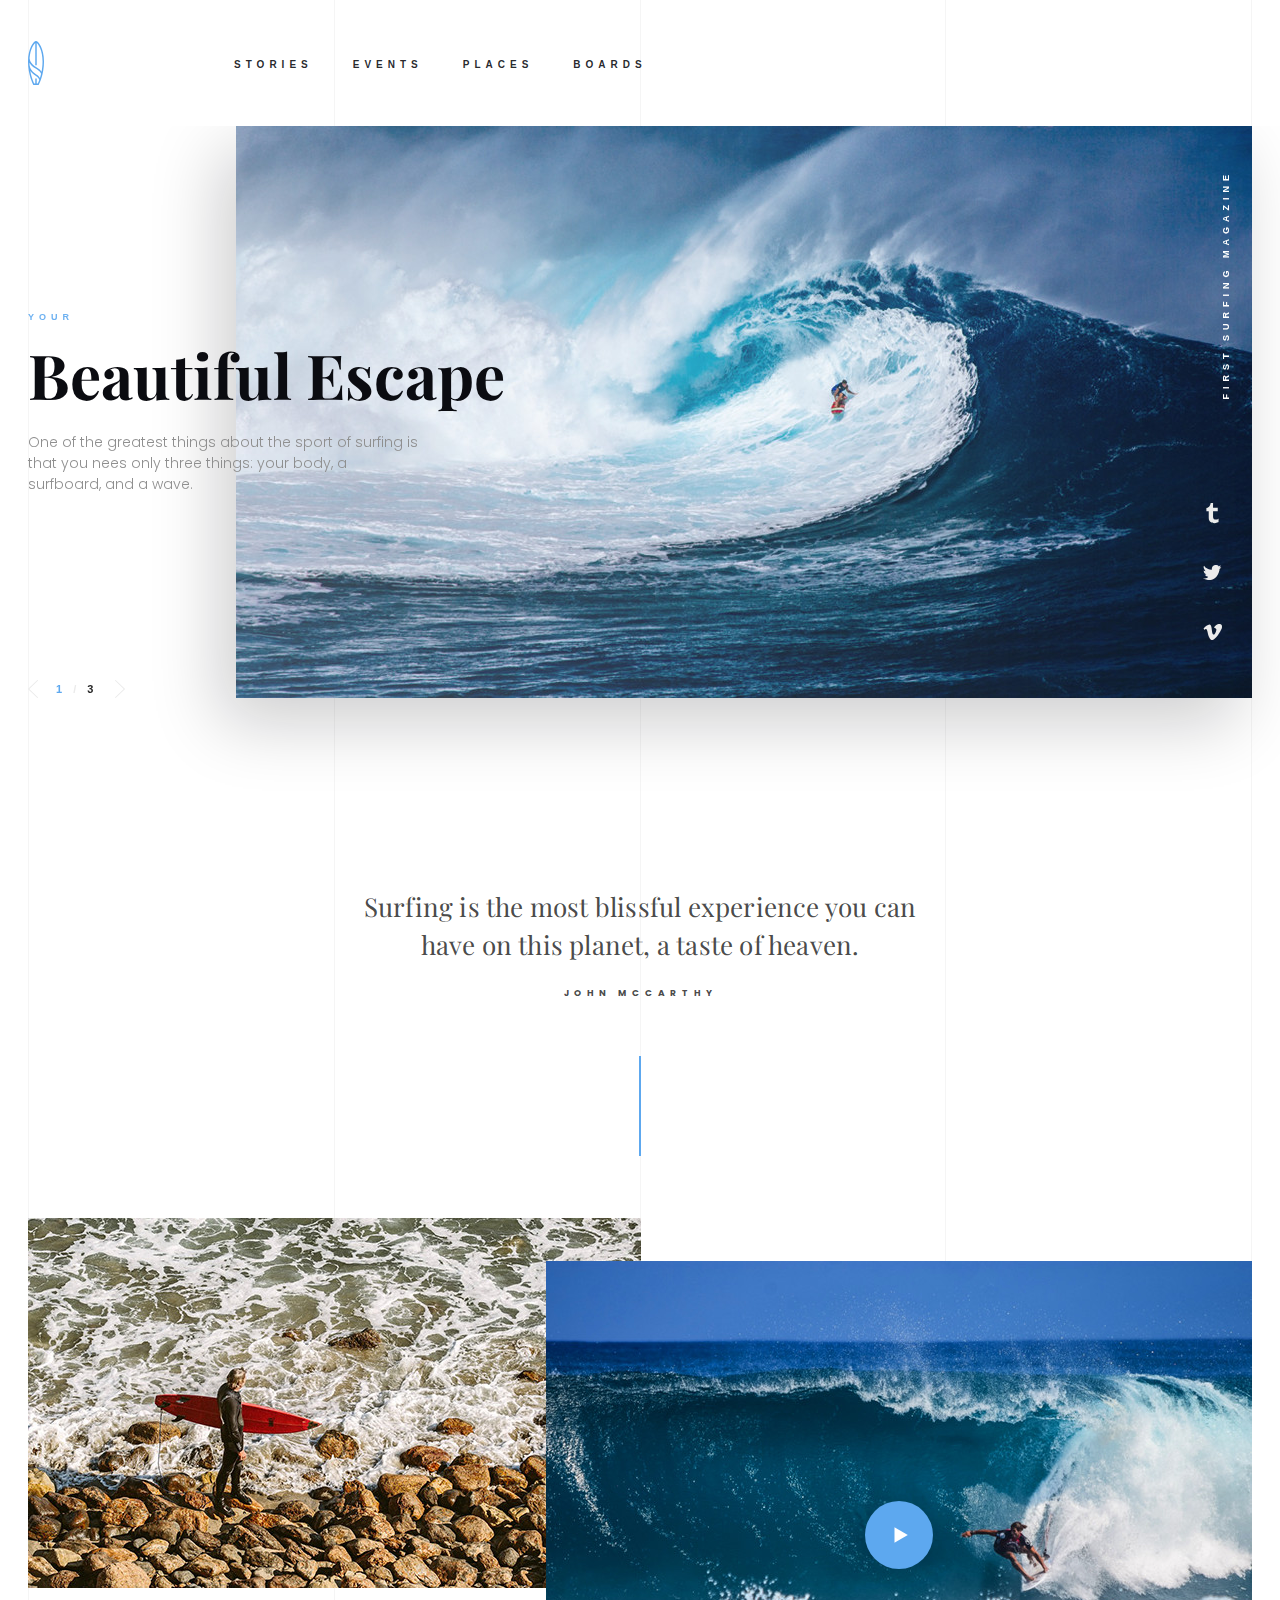
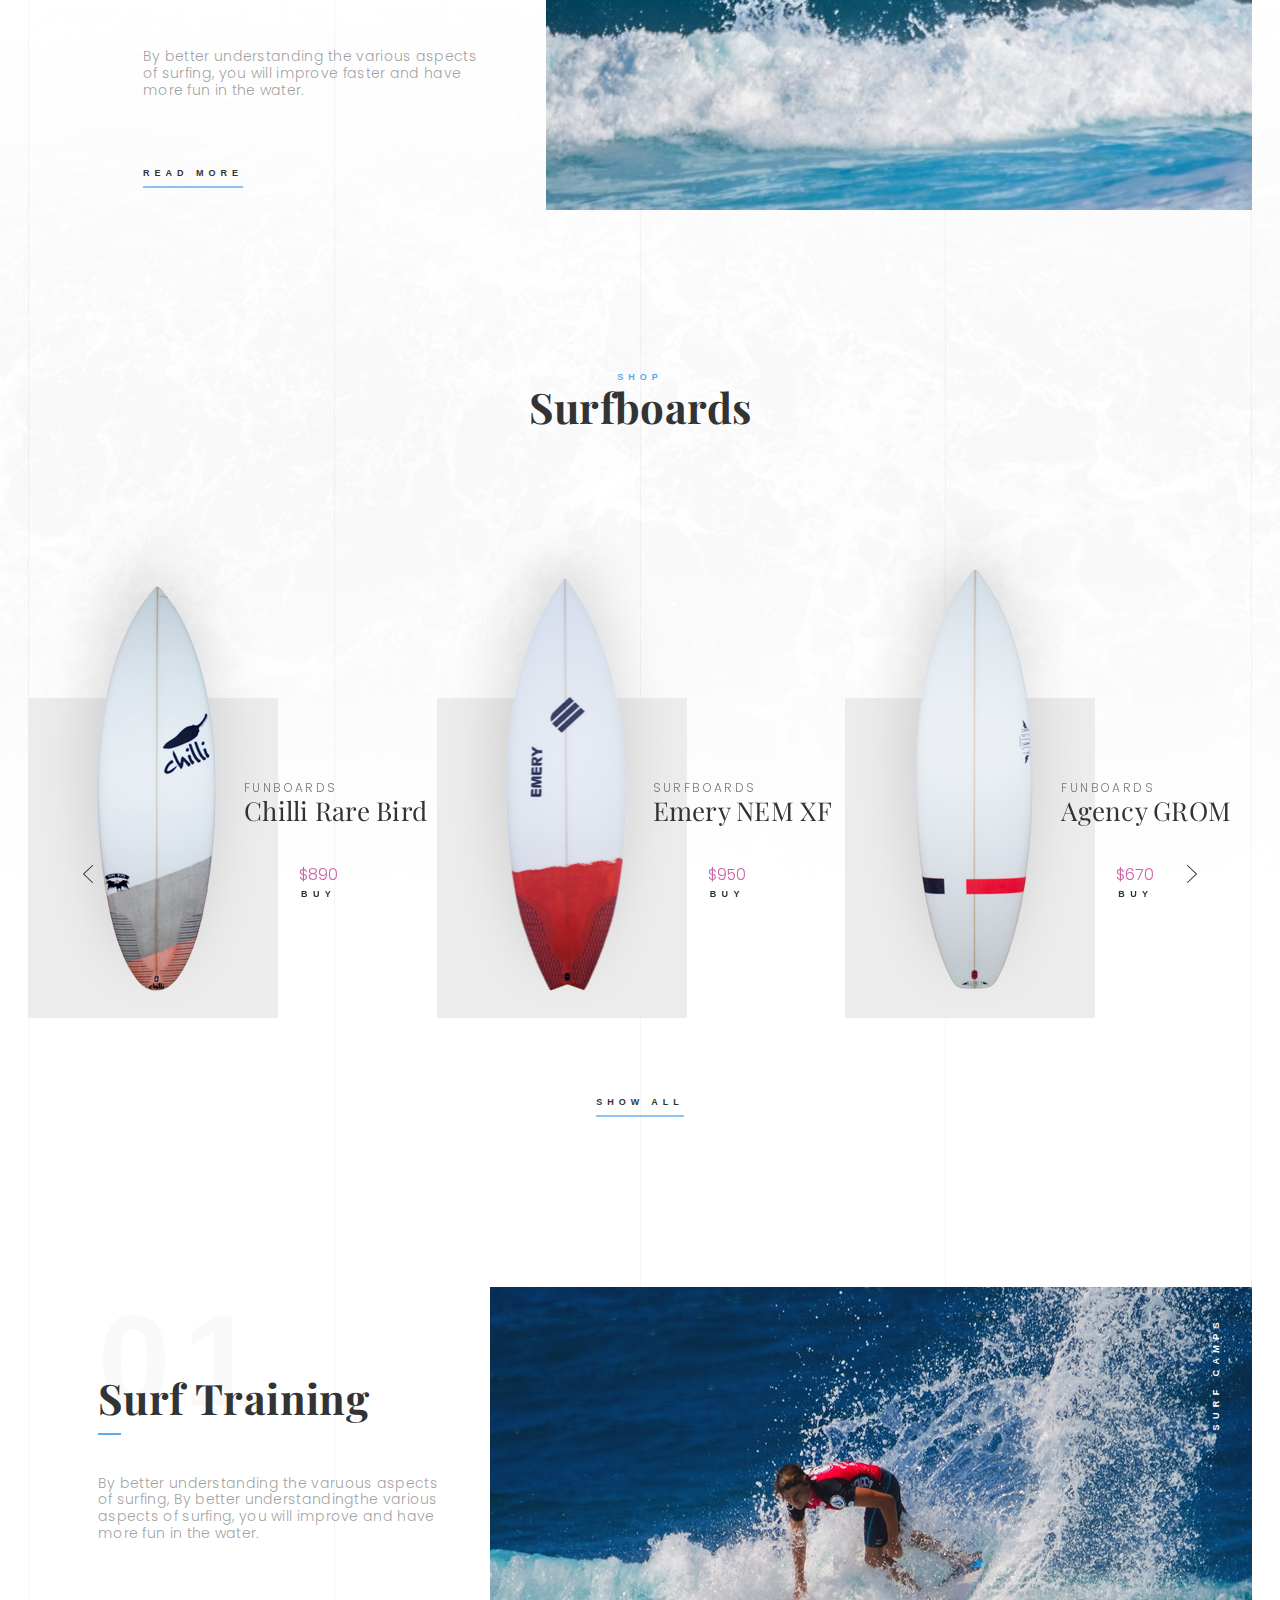
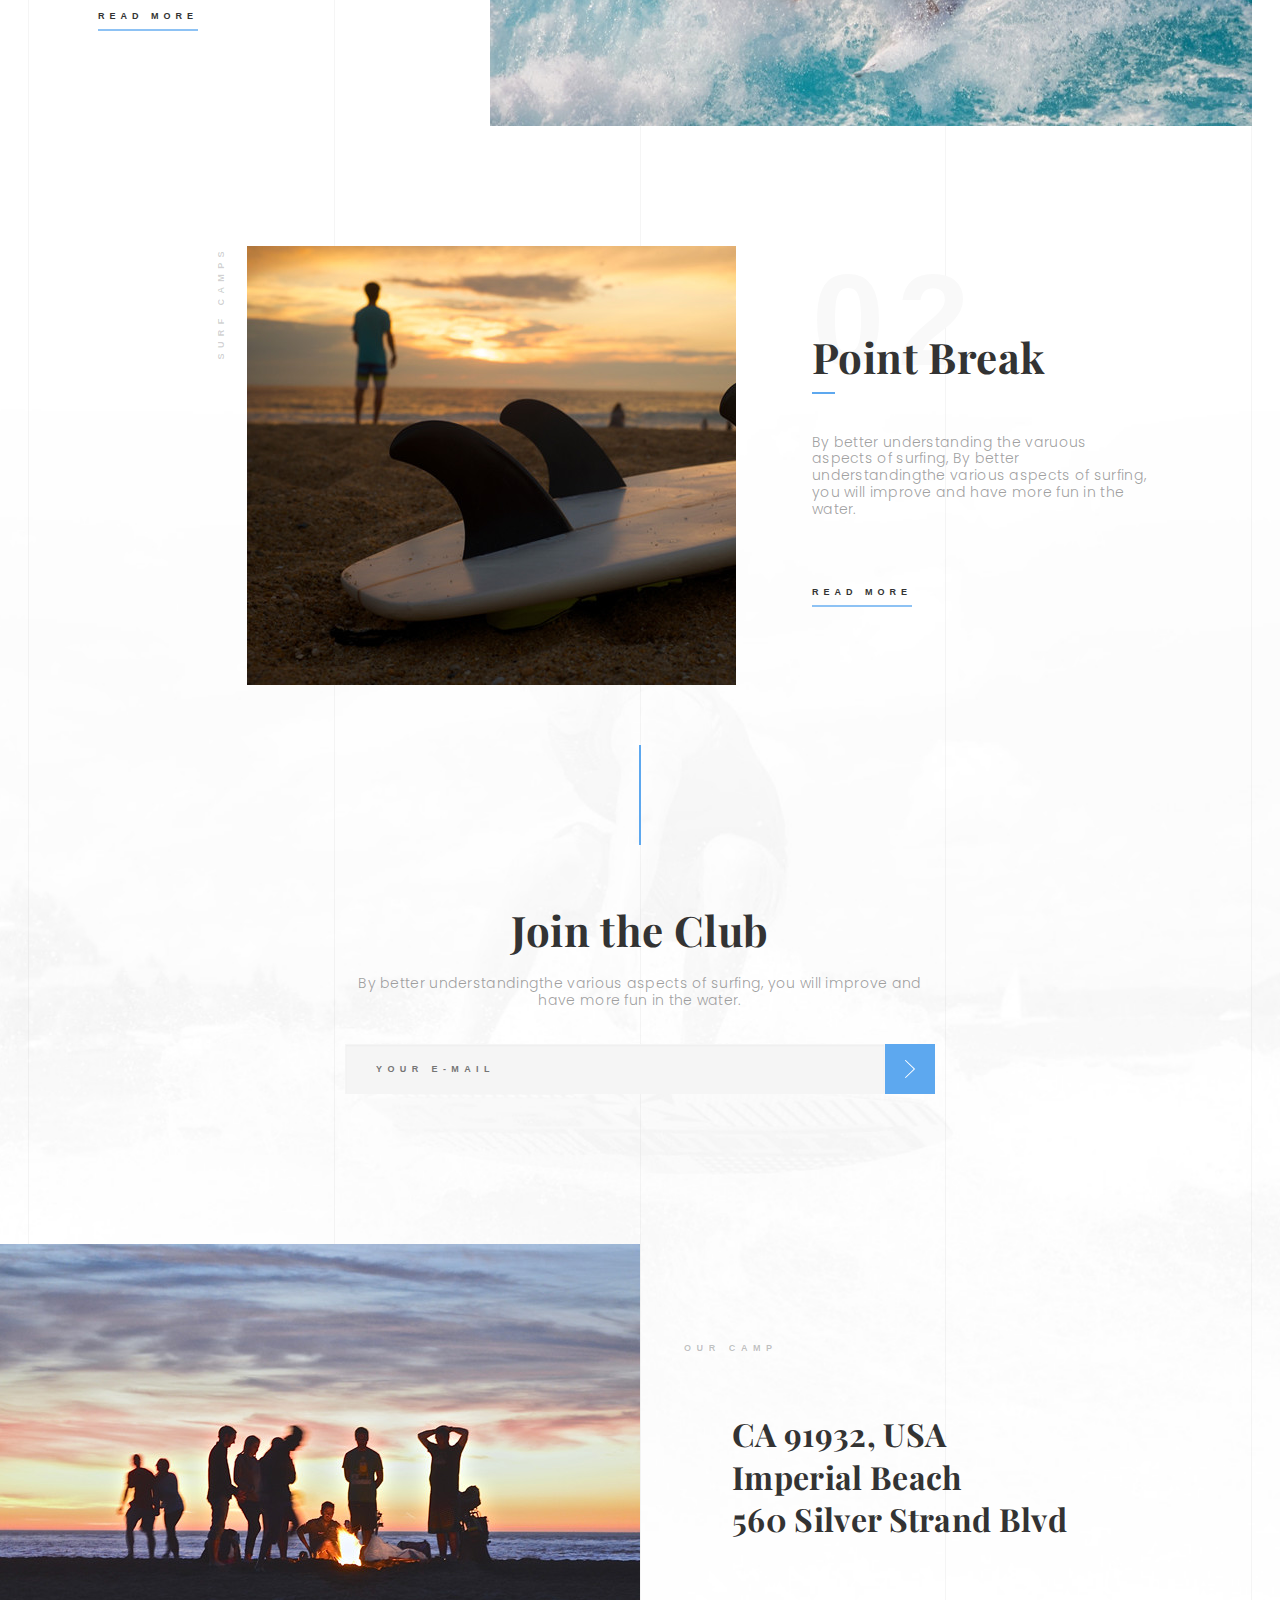
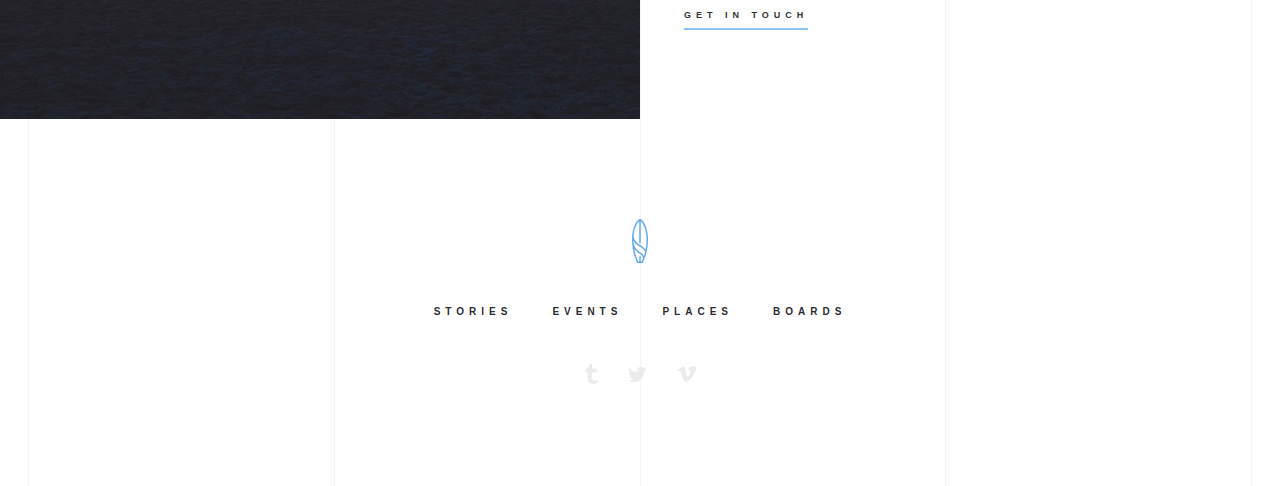
==== index.html @ a2a41d2a "модалка с видео" ====
<!DOCTYPE html>
<html lang="ru">
<head>
    <meta charset="UTF-8">
    <meta name="viewport" content="width=device-width, initial-scale=1.0, shrink-to-fit=no">
    <title>Surfing Club | Тигран Овакимян</title>

    <link rel="stylesheet" href="./css/main.css">
    <link rel="stylesheet" href="./libs/bootstrap-reboot/bootstrap-reboot.min.css">
    <link rel="stylesheet" href="./libs/OwlCarousel2/assets/owl.carousel.min.css">
    <link rel="stylesheet" href="./libs/OwlCarousel2/assets/owl.theme.default.min.css">
    <link href="https://fonts.googleapis.com/css2?family=Fira+Sans&family=Playfair+Display:wght@400;700&family=Poppins:wght@300&display=swap" rel="stylesheet">
</head>
<body>

    <!-- navigation -->
    <div class="container relative navigation-wrapper">

        <div class="nav-logo-wrapper">
            <a class="logo" href="#">
                <img width="16" src="./img/logo/logo.svg" alt="logo">
            </a>
        </div>

        <div class="site-descr">
            <div class="site-descr__content">First&nbsp;Surfing&nbsp;Magazine</div>
        </div>

        <ul class="header__list">
            <li class="header__list-item"><a class="header__list-link" href="#!">Stories</a></li>
            <li class="header__list-item"><a class="header__list-link" href="#!">Events</a></li>
            <li class="header__list-item"><a class="header__list-link" href="#!">Places</a></li>
            <li class="header__list-item"><a class="header__list-link" href="#!">Boards</a></li>
        </ul>

    </div>
    <!-- / navigation -->

    <!-- slider -->
    <div class="slide-wrapper">

        <div class="container relative">
            <div class="header-social-wrapper">
                <div class="social social--header">
    
                    <a class="social__item" href="#">
                        <img src="./img/socials/social-tumblr.svg" alt="socia tumblr">
                    </a>
    
                    <a class="social__item" href="#">
                        <img src="./img/socials/social-twitter.svg" alt="social twitter">
                    </a>
    
                    <a class="social__item" href="#">
                        <img src="./img/socials/social-vimeo.svg" alt="social vimeo">
                    </a>
    
                </div>
            </div>

        </div>

        <div id="headerSlider" class="owl-carousel owl-theme">

            <!-- slide 1 -->
            <div class="container slide-item">
                <div class="slide-item__descr">
                    <h2 class="slide-item__heading">
                        <span>Your</span>
                        Beautiful Escape
                    </h2>
                    <div class="slide-item__text">
                        <p>One of the greatest things about the sport of surfing is that you nees
                            only three things: your body, a surfboard, and a wave.</p>
                    </div>
                </div>
                <div class="slide-item__img slide-item__img--bg-1">

                </div>
            </div>
            <!-- / slide 1 -->

            <!-- slide 2 -->
            <div class="container slide-item">
                <div class="slide-item__descr">
                    <h2 class="slide-item__heading">
                        <span>Your</span>
                        Beautiful Escape
                    </h2>
                    <div class="slide-item__text">
                        <p>One of the greatest things about the sport of surfing is that you nees
                            only three things: your body, a surfboard, and a wave.</p>
                    </div>
                </div>
                <div class="slide-item__img slide-item__img--bg-1">

                </div>
            </div>
            <!-- / slide 2 -->

            <!-- slide 3 -->
            <div class="container slide-item">
                <div class="slide-item__descr">
                    <h2 class="slide-item__heading">
                        <span>Your</span>
                        Beautiful Escape
                    </h2>
                    <div class="slide-item__text">
                        <p>One of the greatest things about the sport of surfing is that you nees
                            only three things: your body, a surfboard, and a wave.</p>
                    </div>
                </div>
                <div class="slide-item__img slide-item__img--bg-1">

                </div>
            </div>
            <!-- / slide 3 -->

        </div>

        <div class="container relative">

            <div class="slide-controls">

                <img id="headerSliderLeft" class="slide-contols__left" src="./img/controls/header-slider-left.svg" alt="left">
    
                <div class="slide-controls-number"> 
                    
                    <span class="slide-controls-number__active">1</span>
                    /
                    <span class="slide-controls-number__total">5</span>
    
                </div>
    
                <img id="headerSliderRight" class="slide-contols__right" src="./img/controls/header-slider-right.svg" alt="right">
           
            </div>

        </div>

    </div>
    <!-- / slider -->

    <!-- container quote -->
    <div class="quote">

        <section class="qoute-wrapper">
          
            <div class="quote__text">
                Surfing is the most blissful experience you can have on 
                this planet, a taste of heaven.
            </div>
            
            <div class="quote__auther">John McCarthy</div>
       
        </section>

    </div>
    <!-- / container quote -->

    <!-- section club-description -->
    <section class="club-description">

        <div class="container">

            <div class="club-description--wrapper">

                <div class="club-description__img">
                    <img src="./img/img/img-2.jpg" alt="Picture">
                </div>
                <div class="club-description-video">
                    <img src="./img/img/img-3.jpg" alt="Video">
                    <div class="club-description-video__control">
                        <img src="./img/controls/control-play.svg" alt="">
                    </div>
                </div>
                <div class="club-description__text">
                    <p>By better understanding the various aspects of surfing, you will improve faster 
                        and have more fun in the water.</p>
                </div>
                <div class="club-description__link">
                    <a href="#" class="read-more-link">Read more</a>
                </div>
            
            </div>

        </div>

    </section>
    <!-- / section club-description -->

    <!-- section shop -->
    <section class="shop">

        <div class="container">

            <h2 class="title">
                <span class="subtitle">Shop</span>
                Surfboards
            </h2>

        </div>

        <!-- shop-slider -->

        <div class="container shop-slider-wrapper">

            <div class="shop-slideer-special-holdel">

                <div id="shopSlider" class="owl-carousel owl-theme">

                    <!-- board 1 -->
                    <div class="board">

                        <div class="board__img-holder">
                            <img class="board__img" src="./img/boards/board-1.png" alt="Surfing boards">
                        </div>

                        <div class="board-descr">
                            <div class="board__cat">Funboards</div>
                            <div class="board__title">Chilli Rare Bird</div>

                            <div class="board-buy">
                                <div class="board-buy__price">$890</div>
                                <div class="board-buy__link">Buy</div>
                            </div>
                        </div>

                    </div>
                    <!-- / board 1 -->

                    <!-- board 2 -->
                    <div class="board">

                        <div class="board__img-holder">
                            <img class="board__img" src="./img/boards/board-2.png" alt="Surfing boards">
                        </div>

                        <div class="board-descr">
                            <div class="board__cat">SURFBOARDS</div>
                            <div class="board__title">Emery NEM XF</div>

                            <div class="board-buy">
                                <div class="board-buy__price">$950</div>
                                <div class="board-buy__link">Buy</div>
                            </div>
                        </div>

                    </div>
                    <!-- /board 2 -->

                    <!-- board 3 -->
                    <div class="board">

                        <div class="board__img-holder">
                            <img class="board__img" src="./img/boards/board-3.png" alt="Surfing boards">
                        </div>

                        <div class="board-descr">
                            <div class="board__cat">Funboards</div>
                            <div class="board__title">Agency GROM</div>

                            <div class="board-buy">
                                <div class="board-buy__price">$670</div>
                                <div class="board-buy__link">Buy</div>
                            </div>
                        </div>

                    </div>
                    <!-- / board 3 -->

                     <!-- board 4 -->
                     <div class="board">

                        <div class="board__img-holder">
                            <img class="board__img" src="./img/boards/board-1.png" alt="Surfing boards">
                        </div>

                        <div class="board-descr">
                            <div class="board__cat">Funboards</div>
                            <div class="board__title">Chilli Rare Bird</div>

                            <div class="board-buy">
                                <div class="board-buy__price">$890</div>
                                <div class="board-buy__link">Buy</div>
                            </div>
                        </div>

                    </div>
                    <!-- / board 4 -->

                    <!-- board 5 -->
                    <div class="board">

                        <div class="board__img-holder">
                            <img class="board__img" src="./img/boards/board-2.png" alt="Surfing boards">
                        </div>

                        <div class="board-descr">
                            <div class="board__cat">SURFBOARDS</div>
                            <div class="board__title">Emery NEM XF</div>

                            <div class="board-buy">
                                <div class="board-buy__price">$950</div>
                                <div class="board-buy__link">Buy</div>
                            </div>
                        </div>

                    </div>
                    <!-- /board 5 -->

                    <!-- board 6 -->
                    <div class="board">

                        <div class="board__img-holder">
                            <img class="board__img" src="./img/boards/board-3.png" alt="Surfing boards">
                        </div>

                        <div class="board-descr">
                            <div class="board__cat">Funboards</div>
                            <div class="board__title">Agency GROM</div>

                            <div class="board-buy">
                                <div class="board-buy__price">$670</div>
                                <div class="board-buy__link">Buy</div>
                            </div>
                        </div>

                    </div>
                    <!-- / board 6 -->

                </div>

            </div>

        </div>

        <div class="container">

            <!-- controls -->
            <div class="shopSlider-controls">

                <div id="shopSliderLeft" class="shopSlider-left">
                    <img src="./img/controls/boards-left.svg" alt="Prev">
                </div>
                
                <div id="shopSliderRight" class="shopSlider-right">
                    <img src="./img/controls/boards-right.svg" alt="Next">
                </div>
                
            </div>
            <!-- / controls -->


            <div class="shop-link-wrapper">
                <a href="#" class="read-more-link">Show All</a>
            </div>

        </div>

    </section> 
    <!-- / section shop -->

    <!-- section article 1 -->
    <section class="container">

        <article class="article article--even">

            <div class="article__desc">

                <h2 class="article__title" data-number="01">Surf&nbsp;Training</h2>

                <div class="article__text">
                    <p>By better understanding the varuous aspects of surfing, 
                        By better understandingthe various aspects of surfing, 
                        you will improve and have more fun in the water.
                    </p>
                </div>

                <a href="#" class="read-more-link">Read More</a>

            </div>

            <div class="article__preview">
                <img src="./img/img/img-4.jpg" alt="Surf Training">
                <div class="article__preview-desc">
                    <div class="article__preview-desc-content">Surf&nbsp;Camps</div>
                </div>
            </div>

        </article>

    </section>
    
    <!-- / section article 1 -->

    <!-- section article 2 -->
    <section class="container">

        <article class="article article--odd">

            <div class="article__desc">

                <h2 class="article__title" data-number="02">Point&nbsp;Break</h2>

                <div class="article__text">
                    <p>By better understanding the varuous aspects of surfing, 
                        By better understandingthe various aspects of surfing, 
                        you will improve and have more fun in the water.
                    </p>
                </div>

                <a href="#" class="read-more-link">Read More</a>

            </div>

            <div class="article__preview">
                <img src="./img/img/img-5.jpg" alt="Surf Training">
                <div class="article__preview-desc">
                    <div class="article__preview-desc-content">Surf&nbsp;Camps</div>
                </div>
            </div>

        </article>

    </section>
    <!-- / section article 2 -->

    <!-- section subscribe wrapper -->
    <section class="subscribe-wrapper">
        
        <div class="subscribe">
    
            <h2 class="title">Join the Club</h2>
    
            <div class="title-desc">By better understandingthe various aspects of surfing, 
                you will improve and have more fun in the water.</div>
    
            <form action="" class="subscribe-form">
                <input placeholder="YOUR E-mail" type="text" class="subscribe__input">
                <input type="submit" class="subscribe__submit">
            </form>

        </div>
    
    </section>
    <!-- / section subscribe wrapper -->

    <!-- section camp -->
    <section class="camp">
        <div class="camp__img" style='background-image: url(./img/img/img-6.jpg);'></div>
        <div class="container flex-end">
            <div class="camp__desc">
                <div class="camp__label">Our Camp</div>
                <div class="camp__adress">
                    CA 91932, USA<br>
                    Imperial Beach<br>
                    560 Silver Strand Blvd
                </div>
                <a href="#" class="read-more-link">Get in Touch</a>
            </div>
        </div>
    </section>
    <!-- / section camp -->

    <!-- footer -->
    <footer class="footer">
        <div class="container flex-column-center">

            <div class="footer-logo-wrapper">
                <a class="logo" href="#">
                    <img width="16" src="./img/logo/logo.svg" alt="logo">
                </a>
            </div>

            <div class="footer-nav-wrapper">
                <ul class="header__list">
                    <li class="header__list-item"><a class="header__list-link" href="#!">Stories</a></li>
                    <li class="header__list-item"><a class="header__list-link" href="#!">Events</a></li>
                    <li class="header__list-item"><a class="header__list-link" href="#!">Places</a></li>
                    <li class="header__list-item"><a class="header__list-link" href="#!">Boards</a></li>
                </ul>
            </div>

            <div class="social">

                <a class="social__item" href="#">
                    <img src="./img/socials/social-tumblr.svg" alt="socia tumblr">
                </a>
    
                <a class="social__item" href="#">
                    <img src="./img/socials/social-twitter.svg" alt="social twitter">
                </a>
    
                <a class="social__item" href="#">
                    <img src="./img/socials/social-vimeo.svg" alt="social vimeo">
                </a>
    
            </div>

        </div>
    </footer>
    <!-- / footer -->

    <!-- modal -->
    <div class="modalWrapper" data-modalClose>
        <div class="modal-block"></div>
    </div>
    <!-- / modal -->

    <script src="https://code.jquery.com/jquery-3.5.1.min.js"></script>
    <script src="./libs/OwlCarousel2/owl.carousel.min.js"></script>
    <script src="./js/main.js"></script>
</body>
</html>
---- css/main.css ----
body {
  background: url(../img/bg/bg-lines.png);
  background-repeat: repeat-y;
  background-size: initial;
  background-position: center;
  font-family: sans-serif;
}
img {
  max-width: 100%;
  height: auto;
}
.container {
  width: 100%;
  padding: 0 15px;
}
@media (min-width: 1254px) {
  .container {
    margin: 0 auto;
    width: 1224px;
    padding: 0;
  }
}
.flex-end {
  display: flex;
  justify-content: flex-end;
}
.flex-column-center {
  display: flex;
  flex-direction: column;
  align-items: center;
}
.relative {
  position: relative;
}
.read-more-link,
a.read-more-link {
  color: #333333;
  font-family: 'League-Spartan', sans-serif;
  font-size: 9px;
  font-weight: 700;
  line-height: 1;
  text-transform: uppercase;
  letter-spacing: 5px;
  text-decoration: none !important;
  position: relative;
  padding-bottom: 10px;
}
.read-more-link::after,
a.read-more-link::after {
  content: '';
  position: absolute;
  left: 0;
  right: 0;
  bottom: 0;
  width: 100%;
  height: 2px;
  background-color: rgba(93, 168, 239, 0.7);
}
.title {
  color: #333333;
  font-family: 'Playfair Display', serif;
  font-size: 36px;
  font-weight: 700;
  line-height: 1.2;
  letter-spacing: 0.4px;
  text-align: center;
  margin-bottom: 20px;
}
@media (min-width: 768px) {
  .title {
    font-size: 42px;
  }
}
.desc-text {
  color: rgba(97, 97, 97, 0.6);
  font-family: 'Poppins', sans-serif;
  font-size: 14px;
  font-weight: 300;
  line-height: 1.2;
  letter-spacing: 0.3px;
}
.title-desc {
  color: rgba(97, 97, 97, 0.6);
  font-family: 'Poppins', sans-serif;
  font-size: 14px;
  font-weight: 300;
  line-height: 1.2;
  letter-spacing: 0.3px;
  margin-bottom: 35px;
}
.subtitle {
  display: block;
  color: #5da8ef;
  font-family: 'League-Spartan', sans-serif;
  font-size: 9px;
  font-weight: 700;
  line-height: 1;
  text-transform: uppercase;
  letter-spacing: 5px;
}
.vertical-text {
  color: rgba(11, 12, 17, 0.2);
  font-family: 'League-Spartan', sans-serif;
  font-size: 9px;
  font-weight: 700;
  line-height: 1;
  text-transform: uppercase;
  letter-spacing: 5.4px;
  transform: rotate(-90deg) translate(-100%, 0);
  position: absolute;
  left: 0;
  top: 0;
  transform-origin: left top;
}
.modalWrapper {
  display: none;
  justify-content: center;
  align-items: center;
  position: absolute;
  z-index: 20;
  left: 0;
  height: 100%;
  width: 100%;
  background-color: rgba(11, 12, 17, 0.2);
}
.modal-block {
  display: block;
  border-radius: 15px;
  padding: 10px;
  background-color: #fff;
  box-shadow: -16px 25px 65px rgba(11, 12, 17, 0.2);
  max-width: 96%;
  overflow: hidden;
}
.modal-block iframe {
  max-width: 100%;
}
.modal-close {
  display: block;
  text-align: right;
  padding: 5px 25px;
  border: 1px solid #5191ce;
  background: #5da8ef;
  color: #eaeae2;
  border-radius: 3px;
  font-size: 17px;
  margin-top: 10px;
  margin-left: auto;
}
.navigation-wrapper {
  display: flex;
  flex-direction: column;
  align-items: center;
}
@media (min-width: 1254px) {
  .navigation-wrapper {
    justify-content: flex-start;
    flex-direction: row;
    padding: 41px 0;
  }
}
.nav-logo-wrapper {
  text-align: center;
  width: 100%;
  padding: 30px 0;
}
@media (min-width: 1254px) {
  .nav-logo-wrapper {
    margin-right: 190px;
    padding: 0;
    width: auto;
  }
}
.header__list {
  display: flex;
  flex-direction: column;
  align-items: center;
  margin-bottom: 20px;
  width: 100%;
  list-style-type: none;
  margin: 0;
  padding: 0;
  font-family: 'League-Spartan', sans-serif;
  font-weight: 700;
}
@media (min-width: 768px) {
  .header__list {
    flex-direction: row;
    justify-content: center;
  }
}
@media (min-width: 1254px) {
  .header__list {
    justify-content: flex-start;
    width: auto;
  }
}
.header__list-item {
  text-align: center;
  margin-bottom: 15px;
}
.header__list-item:last-child {
  margin-bottom: 0;
}
@media (min-width: 768px) {
  .header__list-item {
    margin-right: 40px;
    margin-bottom: 0;
  }
  .header__list-item:last-child {
    margin-right: 0;
  }
}
.header__list-link {
  text-transform: uppercase;
  color: rgba(11, 12, 17, 0.9);
  text-decoration: none;
  font-size: 10px;
  line-height: 1;
  letter-spacing: 5px;
  font-family: 'League-Spartan', sans-serif;
  font-weight: 700;
}
.header__list-link:hover {
  text-decoration: none;
}
@font-face {
  font-family: 'League-Spartan';
  src: url('League-Spartan-Bold.ttf.woff') format('woff'), url('League-Spartan-Bold.ttf.svg#League-Spartan-Bold') format('svg'), url('League-Spartan-Bold.ttf.eot'), url('League-Spartan-Bold.ttf.eot?#iefix') format('embedded-opentype');
  font-weight: 700;
  font-style: normal;
  font-display: swap;
}
.slide-wrapper {
  position: relative;
  width: 100%;
  overflow: hidden;
  padding-bottom: 110px;
}
@media (min-width: 1254px) {
  .slide-wrapper {
    padding-bottom: 95px;
  }
}
#headerSlider.owl-carousel .owl-stage-outer {
  overflow: visible;
}
.slide-item {
  display: flex;
  justify-content: flex-end;
  position: relative;
}
.slide-item__descr {
  background-color: #fff;
  padding: 25px;
  padding-bottom: 10px;
  min-width: 260px;
  max-width: 680px;
  position: absolute;
  bottom: 0;
  left: 50%;
  transform: translate(-50%, 20%);
  box-shadow: -16px 0 65px rgba(11, 12, 17, 0.2);
  text-align: center;
}
@media (min-width: 1254px) {
  .slide-item__descr {
    background-color: transparent;
    text-align: left;
    padding: 0;
    width: 500px;
    top: 50%;
    bottom: auto;
    left: 0;
    position: absolute;
    transform: translateY(-50%);
    box-shadow: none;
  }
}
.slide-item__heading {
  color: #0b0c11;
  font-family: 'Playfair Display', serif;
  font-size: 22px;
  font-weight: 700;
  line-height: 1;
  margin-bottom: 10px;
}
@media (min-width: 920px) {
  .slide-item__heading {
    font-size: 42px;
  }
}
@media (min-width: 1254px) {
  .slide-item__heading {
    font-size: 62px;
    line-height: 1.2;
    margin-bottom: 20px;
  }
}
.slide-item__heading span {
  font-family: 'League-Spartan', sans-serif;
  font-size: 9px;
  font-weight: 700;
  line-height: 1;
  text-transform: uppercase;
  letter-spacing: 5px;
  color: rgba(93, 168, 239, 0.9);
  display: block;
  margin-bottom: 10px;
}
@media (min-width: 1254px) {
  .slide-item__heading span {
    margin-bottom: 16px;
  }
}
.slide-item__text {
  color: #8f8f8f;
  font-family: 'Poppins', sans-serif;
  font-size: 14px;
  font-weight: 300;
  line-height: 1.5;
  letter-spacing: 1.07;
  margin-bottom: 15px;
}
@media (min-width: 992px) {
  .slide-item__text {
    max-width: 390px;
  }
}
.slide-item__text p {
  margin: 0;
}
.slide-item__img {
  width: 100%;
  height: 372px;
  background-position: center;
  background-repeat: no-repeat;
  background-size: cover;
  box-shadow: -16px 25px 65px rgba(11, 12, 17, 0.2);
}
@media (min-width: 1254px) {
  .slide-item__img {
    width: 1016px;
    height: 572px;
  }
}
.slide-item__img--bg-1 {
  background-image: url(../img/img/img-header.jpg);
}
/* -- slide-controls -- */
.slide-controls {
  display: flex;
  justify-content: space-between;
  align-items: center;
  position: absolute;
  left: 50%;
  bottom: 0;
  z-index: 10;
  transform: translate(-50%, 300%);
  border-radius: 17px;
  background-color: #fff;
  padding: 4px;
}
@media (min-width: 1254px) {
  .slide-controls {
    left: 0;
    transform: translate(0, 0);
    background-color: transparent;
    border-radius: 0;
    padding: 0;
  }
}
.slide-controls img {
  vertical-align: middle;
}
.slide-contols__left,
.slide-contols__right {
  cursor: pointer;
}
.slide-controls-number {
  margin: 0 18px;
  font-family: 'League-Spartan', sans-serif;
  font-size: 11px;
  font-weight: 700;
  line-height: 1;
  letter-spacing: 4px;
  color: #ebebeb;
}
.slide-controls-number__active {
  color: #5da8ef;
}
.slide-controls-number__total {
  color: #262626;
}
.site-descr {
  width: auto;
  display: block;
  position: relative;
}
@media (min-width: 1254px) {
  .site-descr {
    right: 30px;
    top: 170px;
    position: absolute;
    z-index: 10;
  }
}
@media (min-width: 1400px) {
  .site-descr {
    right: -30px;
    top: 58px;
  }
}
.site-descr__content {
  color: rgba(11, 12, 17, 0.2);
  font-family: 'League-Spartan', sans-serif;
  font-size: 9px;
  font-weight: 700;
  line-height: 1;
  text-transform: uppercase;
  letter-spacing: 5px;
  margin-bottom: 20px;
}
@media (min-width: 1254px) {
  .site-descr__content {
    color: #fff;
    transform: rotate(-90deg) translate(-100%, 0);
    transform-origin: left top;
    position: absolute;
    left: 0;
    top: 0;
  }
}
@media (min-width: 1400px) {
  .site-descr__content {
    color: rgba(11, 12, 17, 0.2);
  }
}
.header-social-wrapper {
  margin-bottom: 25px;
  margin-top: 25px;
}
@media (min-width: 1254px) {
  .header-social-wrapper {
    position: absolute;
    width: 20px;
    height: 20px;
    right: 30px;
    top: 350px;
    z-index: 10;
  }
}
@media (min-width: 1400px) {
  .header-social-wrapper {
    right: -45px;
    top: 400px;
  }
}
.social {
  display: flex;
  justify-content: center;
  align-items: center;
}
@media (min-width: 1254px) {
  .social.social--header {
    flex-direction: column;
  }
}
.social__item {
  margin: 0 15px;
}
@media (min-width: 1254px) {
  .social--header .social__item {
    margin: 0;
    margin-bottom: 35px;
  }
  .social--header .social__item:last-child {
    margin-bottom: 0;
  }
}
.quote {
  padding-top: 47.5px;
  padding-bottom: 55px;
}
@media (min-width: 1254px) {
  .quote {
    padding-top: 95px;
    padding-bottom: 110px;
  }
}
.qoute-wrapper {
  width: 100%;
  padding: 0 15px;
  margin: 0 auto;
  text-align: center;
  position: relative;
}
@media (min-width: 640px) {
  .qoute-wrapper {
    max-width: 610px;
    padding: 0;
  }
}
.qoute-wrapper:after {
  content: '';
  width: 2px;
  height: 50px;
  position: absolute;
  bottom: -29px;
  left: 50%;
  transform: translate(-50%, 100%);
  background-color: #5da8ef;
}
@media (min-width: 992px) {
  .qoute-wrapper:after {
    height: 100px;
    bottom: -58px;
  }
}
.quote__text {
  color: rgba(51, 51, 51, 0.9);
  font-family: 'Playfair Display', serif;
  font-size: 18px;
  font-weight: 400;
  line-height: 1.46;
  letter-spacing: 0.2px;
  margin-bottom: 25px;
}
@media (min-width: 992px) {
  .quote__text {
    font-size: 26px;
  }
}
.quote__auther {
  color: rgba(51, 51, 51, 0.9);
  font-family: 'Poppins', sans-serif;
  font-size: 9px;
  font-weight: 700;
  line-height: 1;
  text-transform: uppercase;
  letter-spacing: 5px;
}
.club-description {
  padding-top: 55px;
  padding-bottom: 47.5px;
}
@media (min-width: 1254px) {
  .club-description {
    padding-top: 110px;
    padding-bottom: 95px;
  }
}
.club-description--wrapper {
  position: relative;
  display: flex;
  flex-direction: column;
}
.club-description__img {
  width: 70%;
}
@media (min-width: 1254px) {
  .club-description__img {
    width: auto;
  }
}
.club-description-video {
  position: absolute;
  right: 0;
  top: 43px;
  z-index: 1;
  width: 60%;
}
@media (min-width: 1254px) {
  .club-description-video {
    width: auto;
  }
}
.club-description-video__control {
  position: absolute;
  left: 50%;
  top: 50%;
  transform: translate(-50%, -50%);
  width: 48px;
  height: 48px;
  box-shadow: -2px -2px 35px rgba(0, 0, 0, 0.13);
  background-color: #5da8ef;
  border-radius: 60px;
  cursor: pointer;
}
@media (min-width: 1254px) {
  .club-description-video__control {
    width: 68px;
    height: 68px;
  }
}
.club-description-video__control img {
  position: absolute;
  top: 50%;
  left: 50%;
  transform: translate(-35%, -50%);
  width: 35%;
}
@media (min-width: 1254px) {
  .club-description-video__control img {
    width: auto;
  }
}
.club-description__text {
  margin-top: 90px;
  margin-bottom: 0;
  max-width: 450px;
  color: rgba(97, 97, 97, 0.6);
  font-family: 'Poppins', sans-serif;
  font-size: 14px;
  font-weight: 300;
  line-height: 1.2;
  letter-spacing: 0.3px;
}
@media (min-width: 885px) and (max-width: 1254px) {
  .club-description__text {
    max-width: 300px;
  }
}
@media (min-width: 1254px) {
  .club-description__text {
    max-width: 340px;
    margin-bottom: 45px;
    margin-top: 60px;
    margin-left: 115px;
  }
}
.club-description__link {
  width: max-content;
}
@media (min-width: 1254px) {
  .club-description__link {
    margin-left: 115px;
  }
}
.shop {
  padding-top: 47.5px;
  padding-bottom: 55px;
  position: relative;
}
@media (min-width: 1254px) {
  .shop {
    padding-top: 95px;
    padding-bottom: 110px;
  }
}
.shop:before {
  position: absolute;
  content: '';
  top: -330px;
  bottom: 0;
  left: 0;
  right: 0;
  width: 100%;
  height: 984px;
  z-index: -1;
  background-image: url(../img/bg/bg-lines.png), url(../img/bg/bg-water.jpg);
  background-repeat: repeat-y, no-repeat;
  background-position: center, center;
  background-size: auto, cover;
}
.shop-slider-wrapper {
  height: 565px;
  margin-bottom: 80px;
  position: relative;
}
.shop-slideer-special-holder {
  position: absolute;
  left: 0;
  right: 0;
}
@media (min-width: 1394px) {
  .shop-slideer-special-holder {
    right: -85px;
  }
}
.shop-slider {
  margin-top: 50px;
  display: flex;
  justify-content: space-between;
  margin-bottom: 80px;
}
#shopSlider.owl-carousel .owl-item img {
  width: auto;
}
.shopSlider-controls {
  position: relative;
}
.shopSlider-left,
.shopSlider-right {
  width: 40px;
  height: 48px;
  padding: 15px;
  position: absolute;
  bottom: calc(120px);
  z-index: 9;
  cursor: pointer;
}
@media (min-width: 1254px) {
  .shopSlider-left,
  .shopSlider-right {
    bottom: calc(200px);
  }
}
.shopSlider-left img,
.shopSlider-right img {
  vertical-align: top;
}
.shopSlider-left {
  left: -15px;
}
@media (min-width: 650px) {
  .shopSlider-left {
    transform: translate(100%, 0%);
    left: 0px;
  }
}
@media (min-width: 1334px) {
  .shopSlider-left {
    transform: translate(-100%, 0%);
  }
}
.shopSlider-right {
  right: -15px;
}
@media (min-width: 650px) {
  .shopSlider-right {
    transform: translate(-100%, 0%);
    right: 0px;
  }
}
@media (min-width: 1334px) {
  .shopSlider-right {
    transform: translate(100%, 0%);
  }
}
.board {
  position: relative;
  width: 250px;
  height: 435px;
  margin-top: 130px;
  margin-left: auto;
  margin-right: auto;
}
@media (min-width: 650px) {
  .board {
    padding-left: 185px;
    width: 620px;
  }
}
@media (min-width: 1254px) {
  .board {
    margin-left: 0;
    padding-left: 0;
  }
}
.board__img-holder {
  position: absolute;
  left: 0;
  bottom: 0;
  width: 250px;
  height: 320px;
  background-color: #ececec;
}
@media (min-width: 650px) {
  .board__img-holder {
    left: 185px;
  }
}
@media (min-width: 1254px) {
  .board__img-holder {
    left: 0;
  }
}
.board__img {
  position: absolute;
  bottom: 10px;
  left: 50%;
  transform: translate(-50%, 0);
}
.board-descr {
  width: 210px;
  position: absolute;
  top: 196px;
  right: 0;
  z-index: 9;
  text-align: right;
}
@media (min-width: 650px) {
  .board-descr {
    right: auto;
    left: 401px;
    text-align: left;
  }
}
@media (min-width: 1254px) {
  .board-descr {
    left: 216px;
  }
}
.board__cat {
  color: #7a7a7a;
  font-family: 'Poppins', sans-serif;
  font-size: 12px;
  font-weight: 300;
  text-transform: uppercase;
  letter-spacing: 2.4px;
}
.board__title {
  color: #333333;
  font-family: 'Playfair Display', serif;
  font-size: 26px;
  font-weight: 400;
  line-height: 1.1;
  letter-spacing: 0.26px;
}
.board-buy {
  margin-top: 38px;
  margin-left: 55px;
}
.board-buy__price {
  color: #ce60a8;
  font-family: 'Poppins', sans-serif;
  font-size: 20x;
  font-weight: 300;
  letter-spacing: -0.1px;
  margin-bottom: 3px;
}
.board-buy__link {
  color: #333333;
  font-family: 'League-Spartan', sans-serif;
  font-size: 9px;
  font-weight: 700;
  line-height: 1;
  text-transform: uppercase;
  letter-spacing: 5.4px;
  margin-left: 2px;
}
.shop-link-wrapper {
  display: flex;
  justify-content: center;
}
.article {
  display: flex;
  flex-direction: column-reverse;
  padding: 30px 0;
}
@media (min-width: 768px) {
  .article {
    flex-direction: row;
    padding: 60px 0;
  }
}
.article--odd {
  flex-direction: column-reverse;
}
@media (min-width: 768px) {
  .article--odd {
    flex-direction: row-reverse;
  }
}
.article__desc {
  width: auto;
  padding-left: 0;
  padding-right: 0;
  padding-top: 20px;
}
@media (min-width: 768px) {
  .article__desc {
    padding-right: 15px;
  }
}
@media (min-width: 1254px) {
  .article__desc {
    width: 462px;
    padding-left: 70px;
    padding-right: 50px;
    padding-top: 80px;
  }
}
.article--odd .article__desc {
  width: 100%;
}
@media (min-width: 768px) {
  .article--odd .article__desc {
    padding-left: 15px;
  }
}
@media (min-width: 1254px) {
  .article--odd .article__desc {
    width: 515px;
    flex: 0 0 515px;
    padding-left: 75px;
    padding-right: 105px;
  }
}
.article__title {
  color: #333333;
  font-family: 'Playfair Display', serif;
  font-size: 32px;
  font-weight: 700;
  line-height: 1.5;
  letter-spacing: 0.4px;
  position: relative;
  z-index: 2;
  margin-bottom: 15px;
}
@media (min-width: 1254px) {
  .article__title {
    font-size: 42px;
    margin-bottom: 45px;
  }
}
.article__title:before {
  content: attr(data-number);
  color: #f9f9f9;
  font-family: 'League-Spartan', sans-serif;
  font-size: 70px;
  font-weight: 700;
  line-height: 1;
  letter-spacing: 13px;
  position: absolute;
  left: 0;
  top: -5px;
  z-index: -1;
  transform: translateY(-40%);
}
@media (min-width: 1254px) {
  .article__title:before {
    font-size: 130px;
    top: -19px;
  }
}
.article__title:after {
  content: '';
  position: absolute;
  left: 0;
  bottom: -5px;
  width: 23px;
  height: 2px;
  background-color: #5da8ef;
}
.article__text {
  margin-bottom: 20px;
  color: rgba(97, 97, 97, 0.6);
  font-family: 'Poppins', sans-serif;
  font-size: 14px;
  font-weight: 300;
  line-height: 1.2;
  letter-spacing: 0.3px;
}
@media (min-width: 1254px) {
  .article__text {
    margin-bottom: 60px;
  }
}
.article__preview {
  width: 100%;
  position: relative;
  margin-bottom: 25px;
}
@media (min-width: 768px) {
  .article__preview {
    width: 50%;
    flex: 0 0 50%;
  }
}
@media (min-width: 1254px) {
  .article__preview {
    width: 762px;
    flex: 0 0 762px;
    margin-bottom: 0;
  }
}
.article--odd .article__preview {
  width: 100%;
}
@media (min-width: 1254px) {
  .article--odd .article__preview {
    flex: 0 0 490px;
    width: 490px;
  }
}
.article__preview-desc {
  position: absolute;
  width: 10px;
  height: 10px;
  right: -30px;
  top: 0;
}
@media (max-width: 1400px) {
  .article--even .article__preview-desc {
    right: 30px;
    top: 30px;
  }
  .article--even .article__preview-desc .article__preview-desc-content {
    color: #fff;
  }
}
.article--odd .article__preview-desc {
  left: 30px;
  top: 30px;
}
@media (min-width: 1254px) {
  .article--odd .article__preview-desc {
    left: -30px;
    top: 0;
  }
}
.article__preview-desc-content {
  color: rgba(11, 12, 17, 0.2);
  font-family: 'League-Spartan', sans-serif;
  font-size: 9px;
  font-weight: 700;
  line-height: 1;
  text-transform: uppercase;
  letter-spacing: 5.4px;
  transform: rotate(-90deg) translate(-100%, 0);
  position: absolute;
  left: 0;
  top: 0;
  transform-origin: left top;
  color: #fff;
}
@media (min-width: 1254px) {
  .article__preview-desc-content {
    color: rgba(11, 12, 17, 0.2);
  }
}
.subscribe-wrapper {
  position: relative;
}
.subscribe-wrapper:after {
  content: '';
  position: absolute;
  top: -405px;
  bottom: auto;
  left: 0;
  right: 0;
  width: 100%;
  height: 1335px;
  z-index: -1;
  background-image: url(../img/bg/bg-lines.png), url(../img/bg/bg-surfer.jpg);
  background-repeat: repeat-y, no-repeat;
  background-position: center, center;
  background-size: auto, cover;
}
.subscribe {
  max-width: 590px;
  margin-top: 50px;
  padding-top: 80px;
  padding-bottom: 37.5px;
  padding-left: 15px;
  padding-right: 15px;
  position: relative;
  margin: 0 auto;
  text-align: center;
}
@media (min-width: 1254px) {
  .subscribe {
    padding: 160px 0 75px 0;
  }
}
.subscribe:before {
  content: '';
  position: absolute;
  left: 50%;
  top: 0;
  transform: translateX(-50%);
  display: block;
  width: 2px;
  height: 50px;
  background-color: #5da8ef;
}
@media (min-width: 1254px) {
  .subscribe:before {
    height: 100px;
  }
}
.subscribe-form {
  display: flex;
}
.subscribe__input {
  color: rgba(51, 51, 51, 0.9);
  font-family: 'League-Spartan', sans-serif;
  font-size: 9px;
  line-height: 1;
  font-weight: 700;
  text-transform: uppercase;
  letter-spacing: 5.4px;
  width: 540px;
  height: 50px;
  box-shadow: inset 0 1px 2px rgba(0, 0, 0, 0.03);
  background-color: #f5f5f5;
  border: 1px solid rgba(97, 97, 97, 0);
  padding-left: 30px;
  padding-right: 30px;
}
.subscribe__input:active,
.subscribe__inputfocus {
  border: 1px solid rgba(97, 97, 97, 0.15);
  outline: none;
}
.subscribe__submit {
  width: 50px;
  flex: 0 0 50px;
  height: 50px;
  background-color: #5da8ef;
  background-image: url('../img/controls/subscribe-arrow.svg');
  background-repeat: no-repeat;
  background-position: center;
  background-size: initial;
  text-indent: -1000px;
  border: 0 none;
  cursor: pointer;
  transition: 0.2s ease-in;
}
.subscribe__submit:active,
.subscribe__submitfocus {
  background-color: #74b4f1;
  outline: none;
}
.subscribe__submit:active {
  background-color: #2f8fea;
  outline: none;
}
.camp {
  min-height: 237.5px;
  position: relative;
  margin-top: 75px;
}
@media (min-width: 1254px) {
  .camp {
    min-height: 475px;
  }
}
.camp__img {
  width: 20%;
  position: absolute;
  left: 0;
  top: 0;
  bottom: 0;
  right: auto;
  background-repeat: no-repeat;
  background-position: center;
  background-size: cover;
}
@media (min-width: 400px) {
  .camp__img {
    width: 30%;
  }
}
@media (min-width: 500px) {
  .camp__img {
    width: 40%;
  }
}
@media (min-width: 768px) {
  .camp__img {
    width: 50%;
  }
}
.camp__desc {
  width: 80%;
  padding-top: 50px;
  padding-left: 22px;
  padding-bottom: 50px;
}
@media (min-width: 400px) {
  .camp__desc {
    width: 70%;
  }
}
@media (min-width: 500px) {
  .camp__desc {
    width: 60%;
  }
}
@media (min-width: 768px) {
  .camp__desc {
    padding-top: 100px;
    padding-left: 44px;
    padding-bottom: 0;
    width: 50%;
  }
}
.camp__label {
  color: rgba(11, 12, 17, 0.27);
  font-family: 'League-Spartan', sans-serif;
  font-size: 9px;
  font-weight: 700;
  line-height: 1;
  text-transform: uppercase;
  letter-spacing: 5.58px;
}
.camp__adress {
  margin: 30px 0;
  color: #333333;
  font-family: 'Playfair Display', serif;
  font-size: 18px;
  font-weight: 700;
  line-height: 1.34;
  letter-spacing: 0.32px;
}
@media (min-width: 400px) {
  .camp__adress {
    font-size: 26px;
  }
}
@media (min-width: 768px) {
  .camp__adress {
    margin: 60px 0;
    font-size: 32px;
    padding-left: 48px;
  }
}
.footer {
  padding: 50px 0;
}
@media (min-width: 768px) {
  .footer {
    padding: 100px 0;
  }
}
.footer-logo-wrapper {
  margin-bottom: 17.5px;
}
@media (min-width: 768px) {
  .footer-logo-wrapper {
    margin-bottom: 35px;
  }
}
.footer-nav-wrapper {
  margin-bottom: 20px;
}
@media (min-width: 768px) {
  .footer-nav-wrapper {
    margin-bottom: 40px;
  }
}
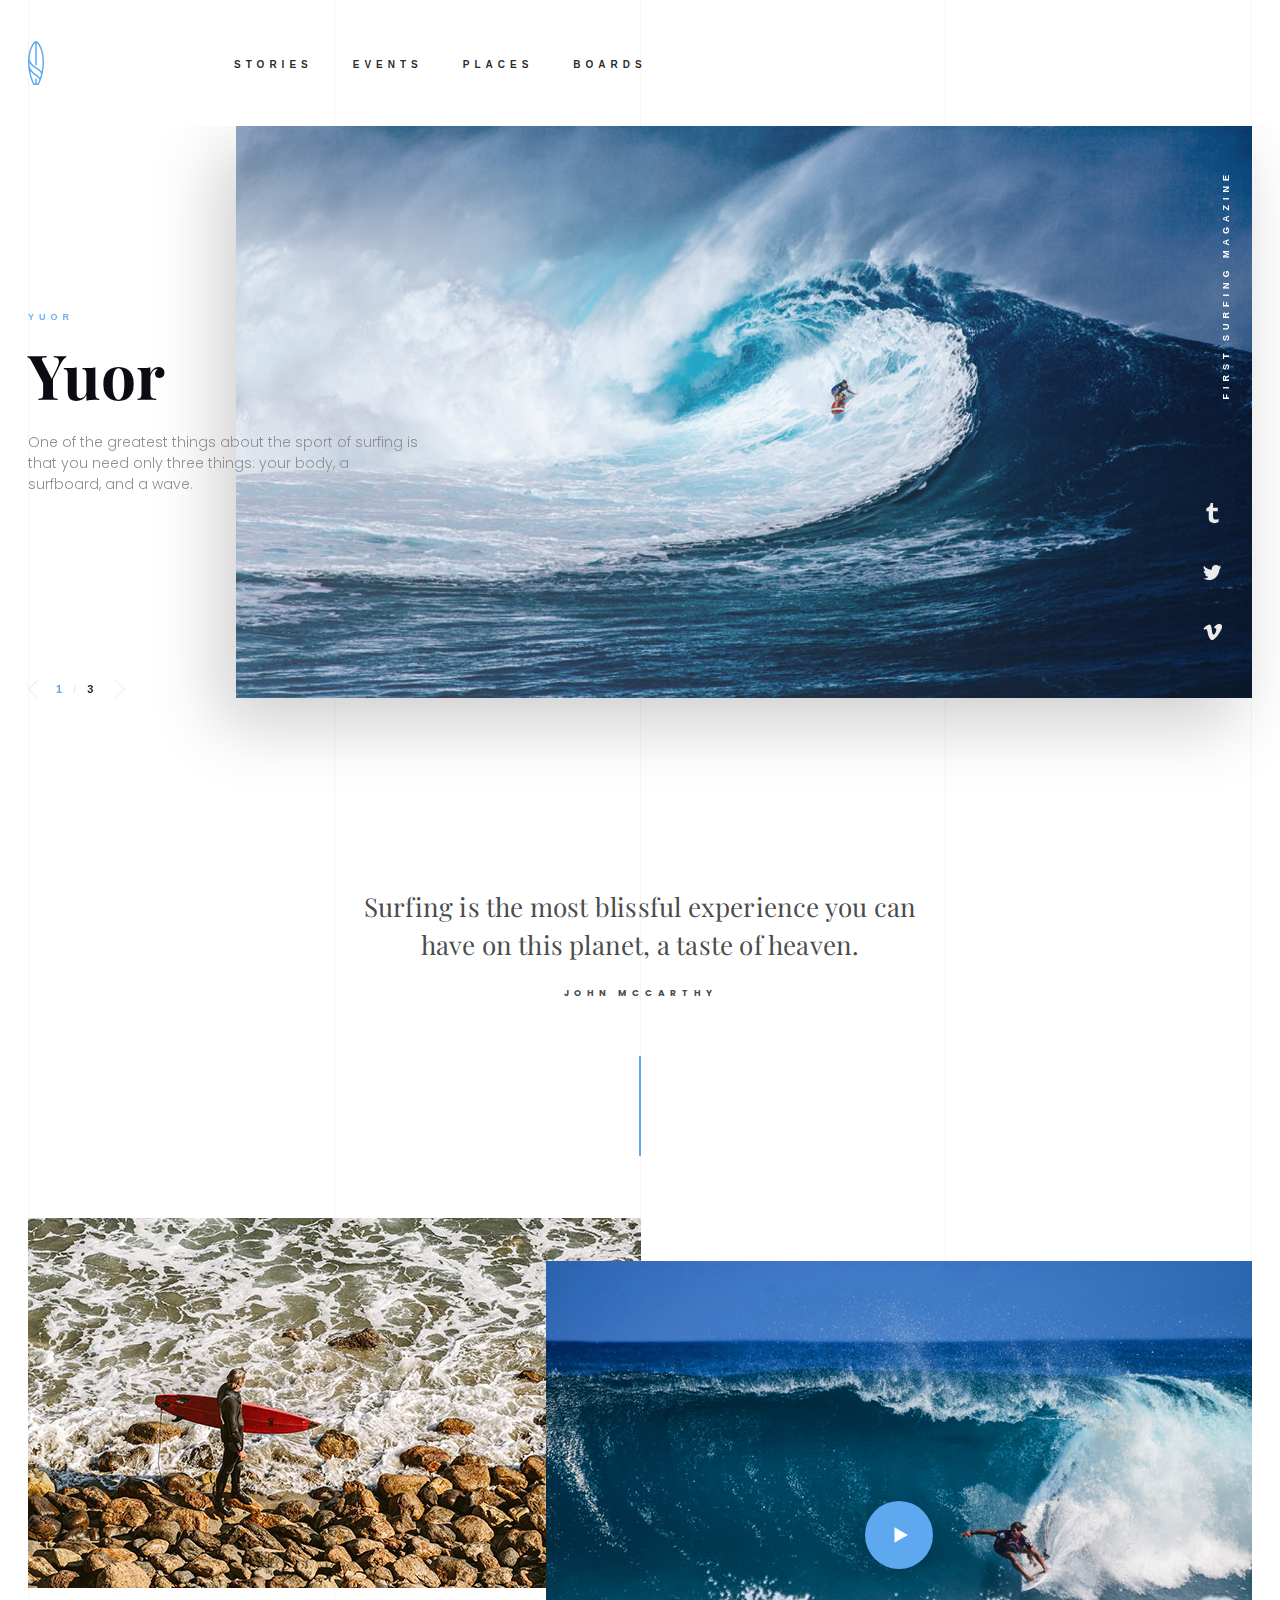
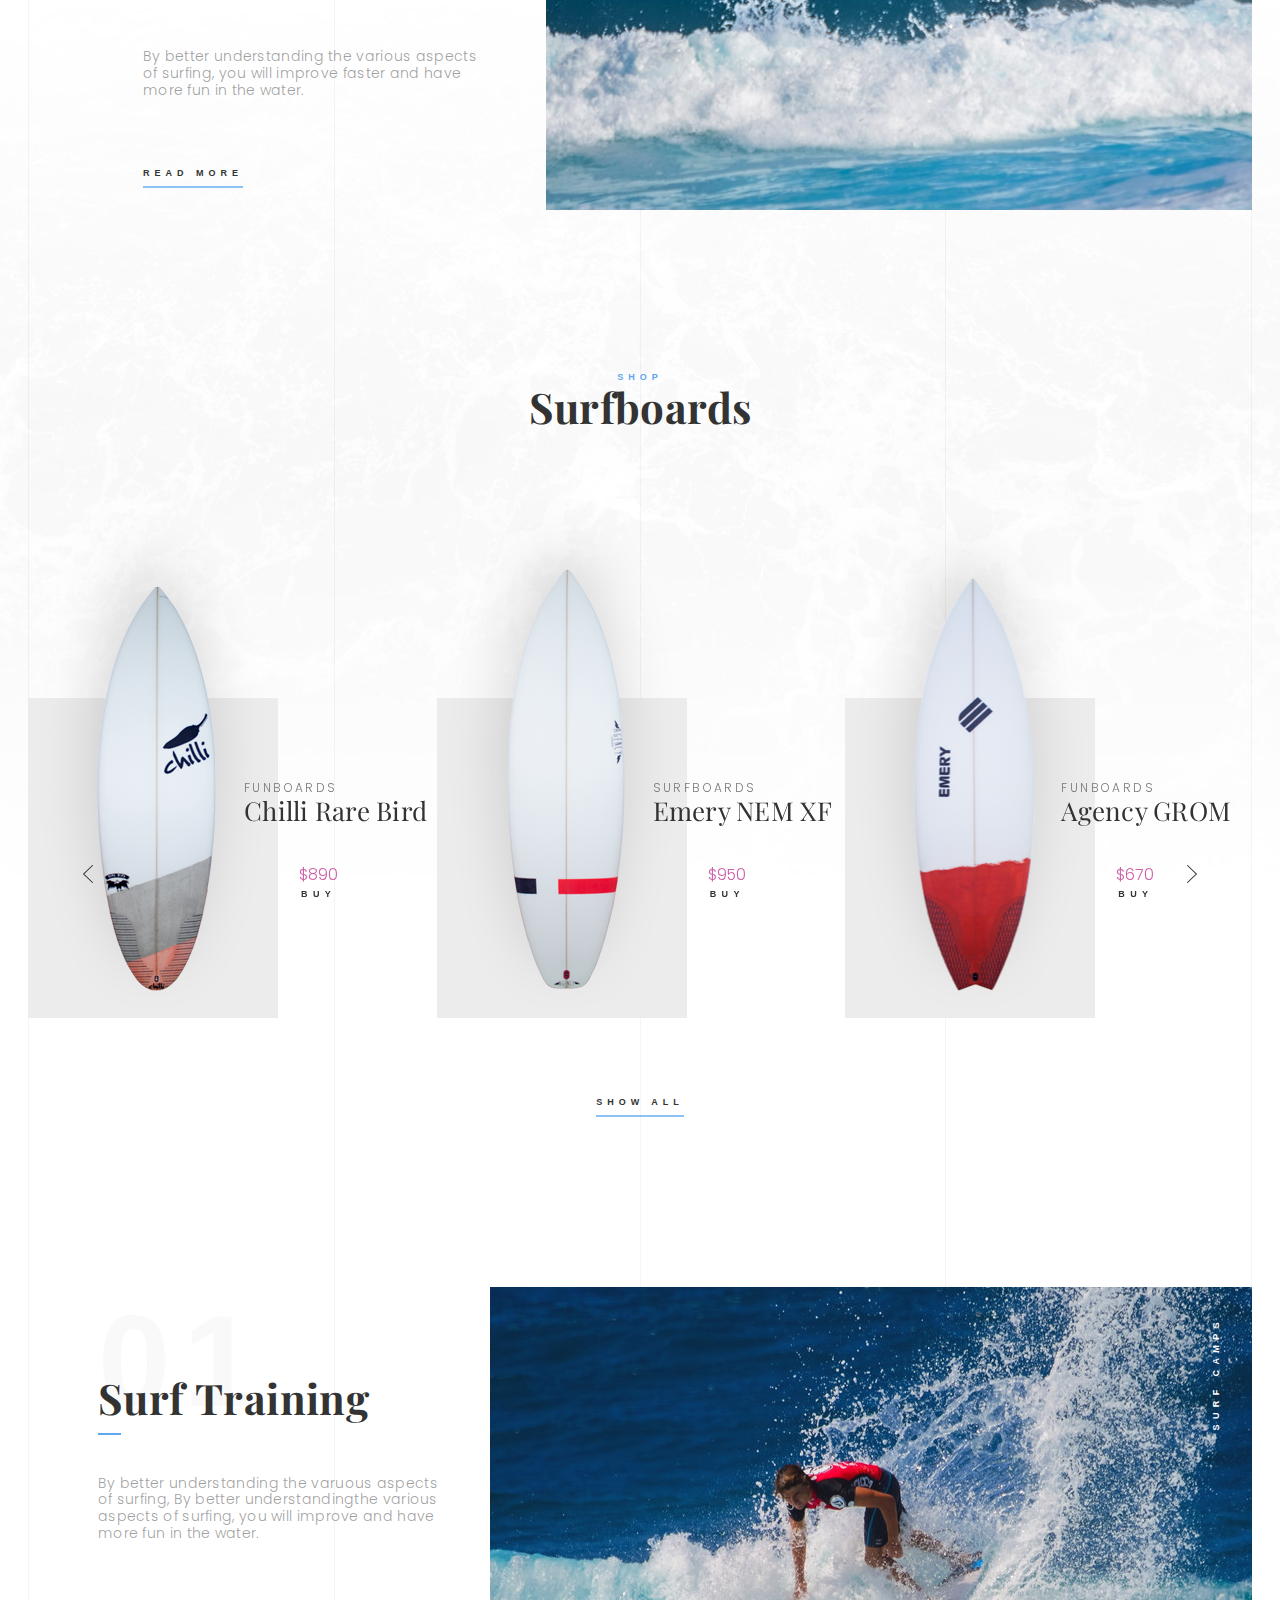
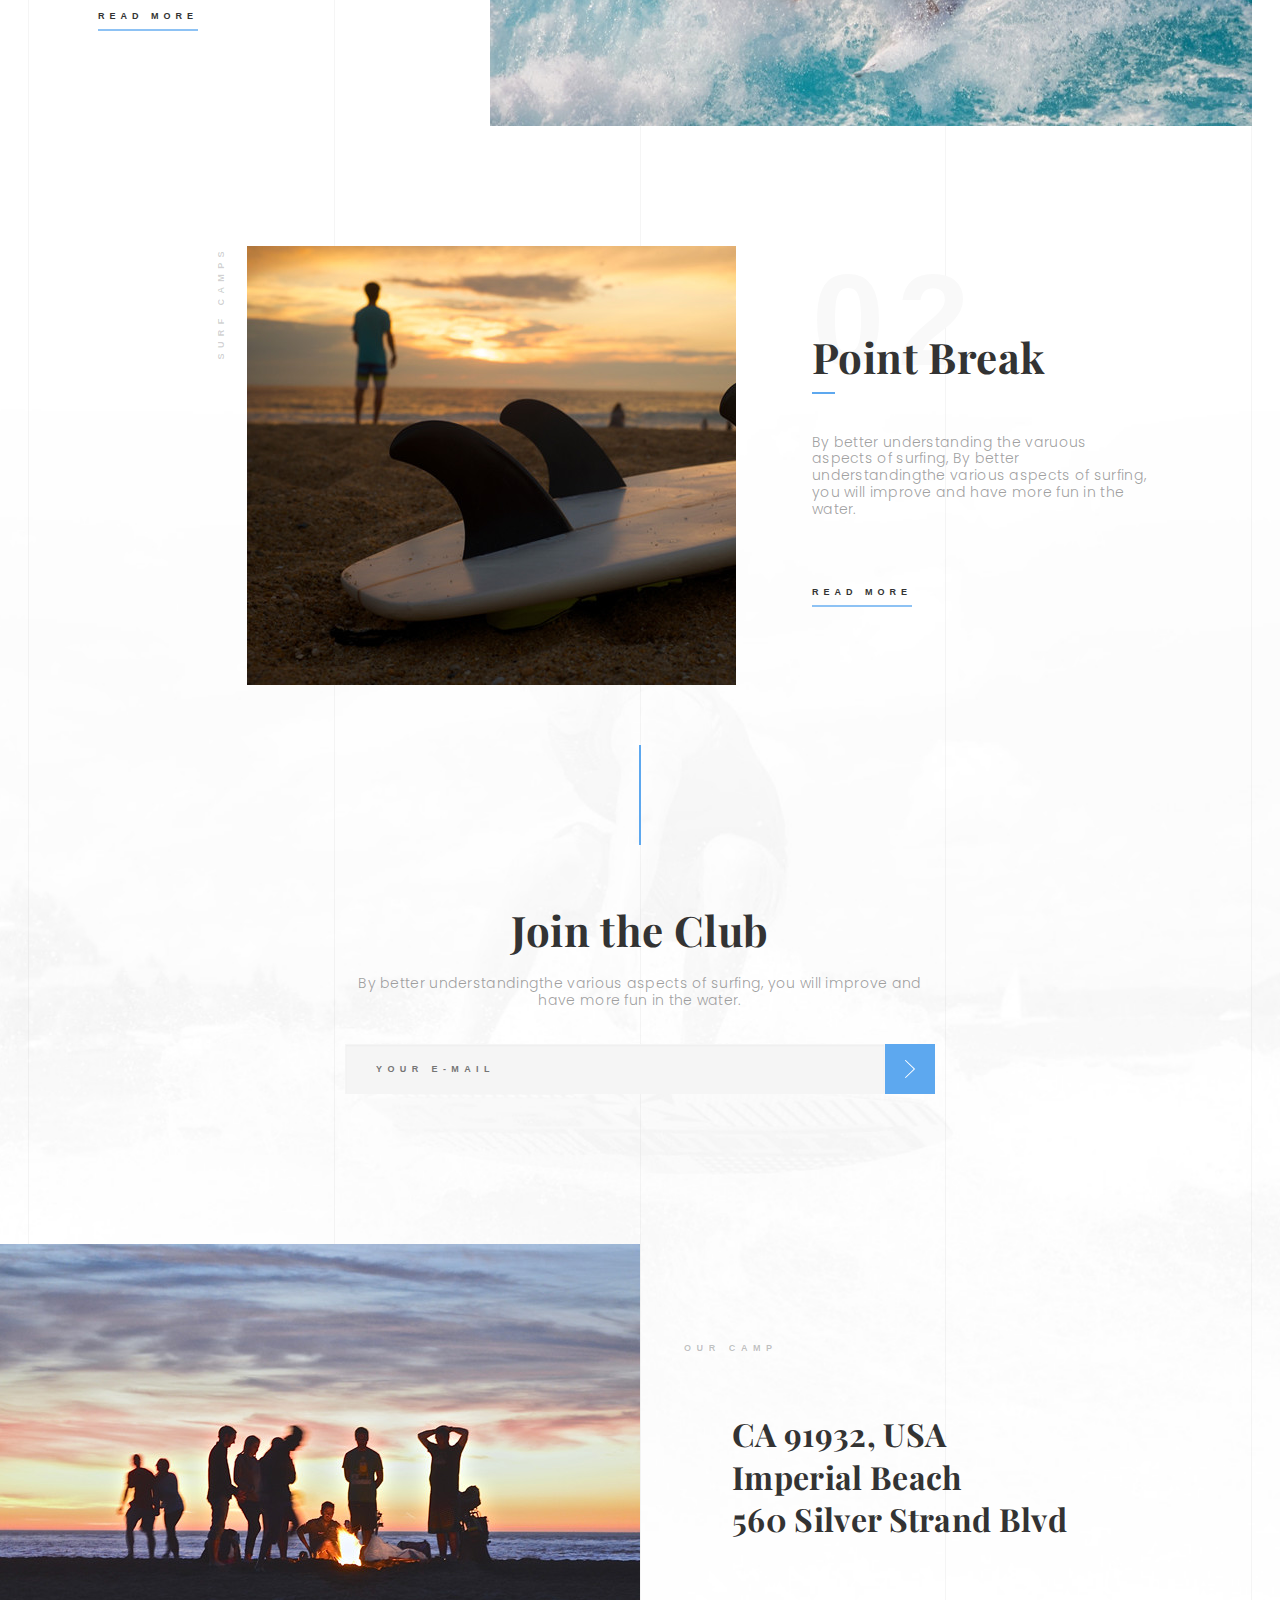
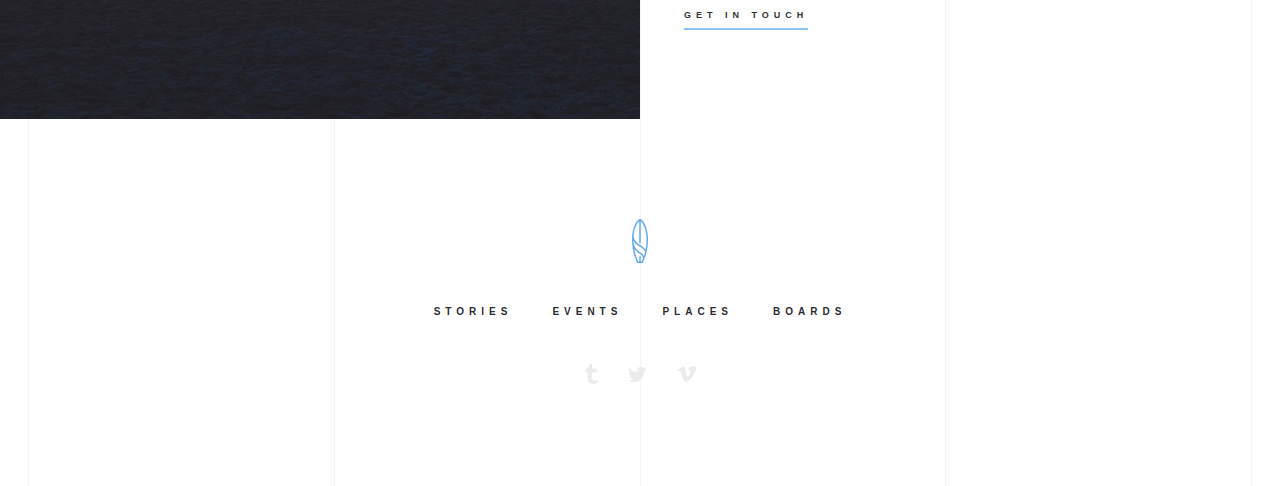
==== commit ff915a72: "сделал выгрузку слайдов динамической" ====
--- a/index.html
+++ b/index.html
@@ -62,60 +62,6 @@
 
         <div id="headerSlider" class="owl-carousel owl-theme">
 
-            <!-- slide 1 -->
-            <div class="container slide-item">
-                <div class="slide-item__descr">
-                    <h2 class="slide-item__heading">
-                        <span>Your</span>
-                        Beautiful Escape
-                    </h2>
-                    <div class="slide-item__text">
-                        <p>One of the greatest things about the sport of surfing is that you nees
-                            only three things: your body, a surfboard, and a wave.</p>
-                    </div>
-                </div>
-                <div class="slide-item__img slide-item__img--bg-1">
-
-                </div>
-            </div>
-            <!-- / slide 1 -->
-
-            <!-- slide 2 -->
-            <div class="container slide-item">
-                <div class="slide-item__descr">
-                    <h2 class="slide-item__heading">
-                        <span>Your</span>
-                        Beautiful Escape
-                    </h2>
-                    <div class="slide-item__text">
-                        <p>One of the greatest things about the sport of surfing is that you nees
-                            only three things: your body, a surfboard, and a wave.</p>
-                    </div>
-                </div>
-                <div class="slide-item__img slide-item__img--bg-1">
-
-                </div>
-            </div>
-            <!-- / slide 2 -->
-
-            <!-- slide 3 -->
-            <div class="container slide-item">
-                <div class="slide-item__descr">
-                    <h2 class="slide-item__heading">
-                        <span>Your</span>
-                        Beautiful Escape
-                    </h2>
-                    <div class="slide-item__text">
-                        <p>One of the greatest things about the sport of surfing is that you nees
-                            only three things: your body, a surfboard, and a wave.</p>
-                    </div>
-                </div>
-                <div class="slide-item__img slide-item__img--bg-1">
-
-                </div>
-            </div>
-            <!-- / slide 3 -->
-
         </div>
 
         <div class="container relative">
@@ -209,125 +155,7 @@
 
                 <div id="shopSlider" class="owl-carousel owl-theme">
 
-                    <!-- board 1 -->
-                    <div class="board">
-
-                        <div class="board__img-holder">
-                            <img class="board__img" src="./img/boards/board-1.png" alt="Surfing boards">
-                        </div>
-
-                        <div class="board-descr">
-                            <div class="board__cat">Funboards</div>
-                            <div class="board__title">Chilli Rare Bird</div>
-
-                            <div class="board-buy">
-                                <div class="board-buy__price">$890</div>
-                                <div class="board-buy__link">Buy</div>
-                            </div>
-                        </div>
-
-                    </div>
-                    <!-- / board 1 -->
-
-                    <!-- board 2 -->
-                    <div class="board">
-
-                        <div class="board__img-holder">
-                            <img class="board__img" src="./img/boards/board-2.png" alt="Surfing boards">
-                        </div>
-
-                        <div class="board-descr">
-                            <div class="board__cat">SURFBOARDS</div>
-                            <div class="board__title">Emery NEM XF</div>
-
-                            <div class="board-buy">
-                                <div class="board-buy__price">$950</div>
-                                <div class="board-buy__link">Buy</div>
-                            </div>
-                        </div>
-
-                    </div>
-                    <!-- /board 2 -->
-
-                    <!-- board 3 -->
-                    <div class="board">
-
-                        <div class="board__img-holder">
-                            <img class="board__img" src="./img/boards/board-3.png" alt="Surfing boards">
-                        </div>
-
-                        <div class="board-descr">
-                            <div class="board__cat">Funboards</div>
-                            <div class="board__title">Agency GROM</div>
-
-                            <div class="board-buy">
-                                <div class="board-buy__price">$670</div>
-                                <div class="board-buy__link">Buy</div>
-                            </div>
-                        </div>
-
-                    </div>
-                    <!-- / board 3 -->
-
-                     <!-- board 4 -->
-                     <div class="board">
-
-                        <div class="board__img-holder">
-                            <img class="board__img" src="./img/boards/board-1.png" alt="Surfing boards">
-                        </div>
-
-                        <div class="board-descr">
-                            <div class="board__cat">Funboards</div>
-                            <div class="board__title">Chilli Rare Bird</div>
-
-                            <div class="board-buy">
-                                <div class="board-buy__price">$890</div>
-                                <div class="board-buy__link">Buy</div>
-                            </div>
-                        </div>
-
-                    </div>
-                    <!-- / board 4 -->
-
-                    <!-- board 5 -->
-                    <div class="board">
-
-                        <div class="board__img-holder">
-                            <img class="board__img" src="./img/boards/board-2.png" alt="Surfing boards">
-                        </div>
-
-                        <div class="board-descr">
-                            <div class="board__cat">SURFBOARDS</div>
-                            <div class="board__title">Emery NEM XF</div>
-
-                            <div class="board-buy">
-                                <div class="board-buy__price">$950</div>
-                                <div class="board-buy__link">Buy</div>
-                            </div>
-                        </div>
-
-                    </div>
-                    <!-- /board 5 -->
-
-                    <!-- board 6 -->
-                    <div class="board">
-
-                        <div class="board__img-holder">
-                            <img class="board__img" src="./img/boards/board-3.png" alt="Surfing boards">
-                        </div>
-
-                        <div class="board-descr">
-                            <div class="board__cat">Funboards</div>
-                            <div class="board__title">Agency GROM</div>
-
-                            <div class="board-buy">
-                                <div class="board-buy__price">$670</div>
-                                <div class="board-buy__link">Buy</div>
-                            </div>
-                        </div>
-
-                    </div>
-                    <!-- / board 6 -->
+                    <!-- board slide -->
 
                 </div>
 
@@ -510,6 +338,8 @@
 
     <script src="https://code.jquery.com/jquery-3.5.1.min.js"></script>
     <script src="./libs/OwlCarousel2/owl.carousel.min.js"></script>
-    <script src="./js/main.js"></script>
+    <script src="./js/headerSLider.js"></script>
+    <script src="./js/shopSLider.js"></script>
+    <script src="./js/modalVideo.js"></script>
 </body>
 </html>--- a/css/main.css
+++ b/css/main.css
@@ -343,9 +343,6 @@
     width: 1016px;
     height: 572px;
   }
-}
-.slide-item__img--bg-1 {
-  background-image: url(../img/img/img-header.jpg);
 }
 /* -- slide-controls -- */
 .slide-controls {
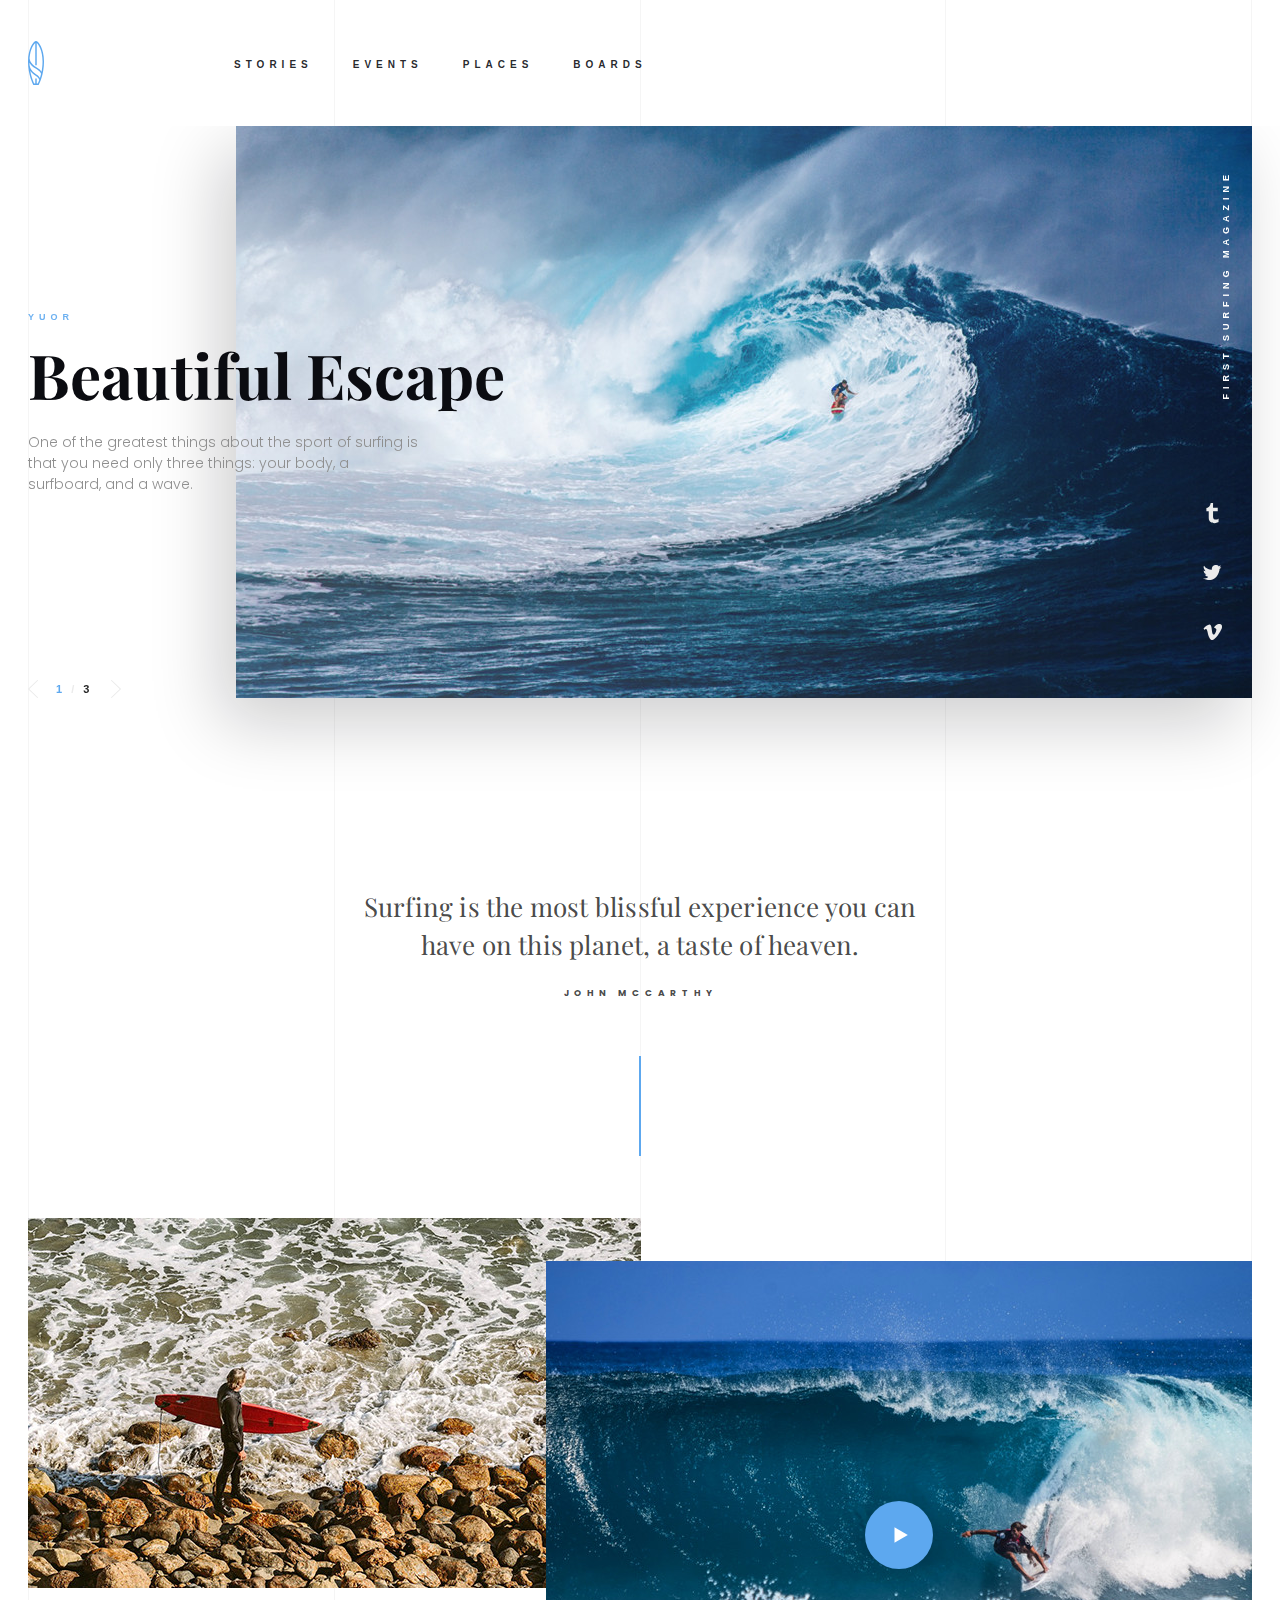
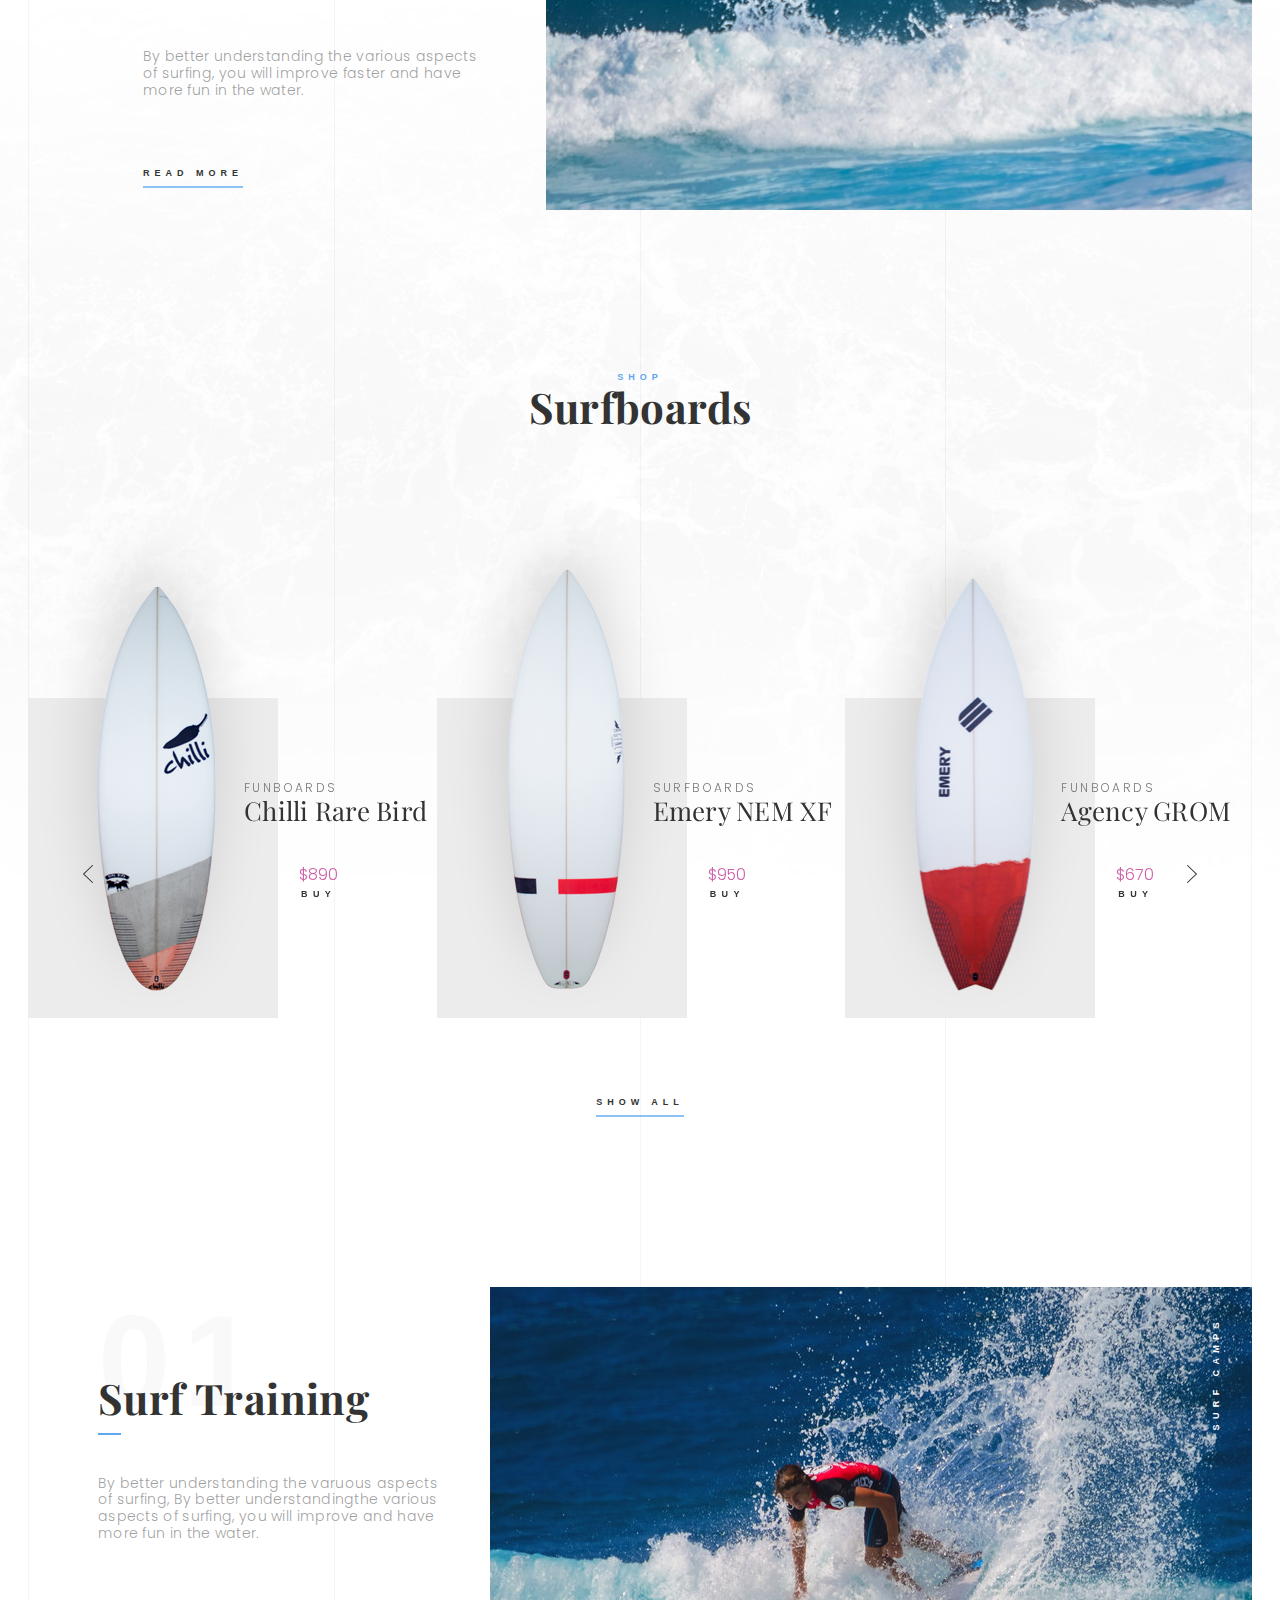
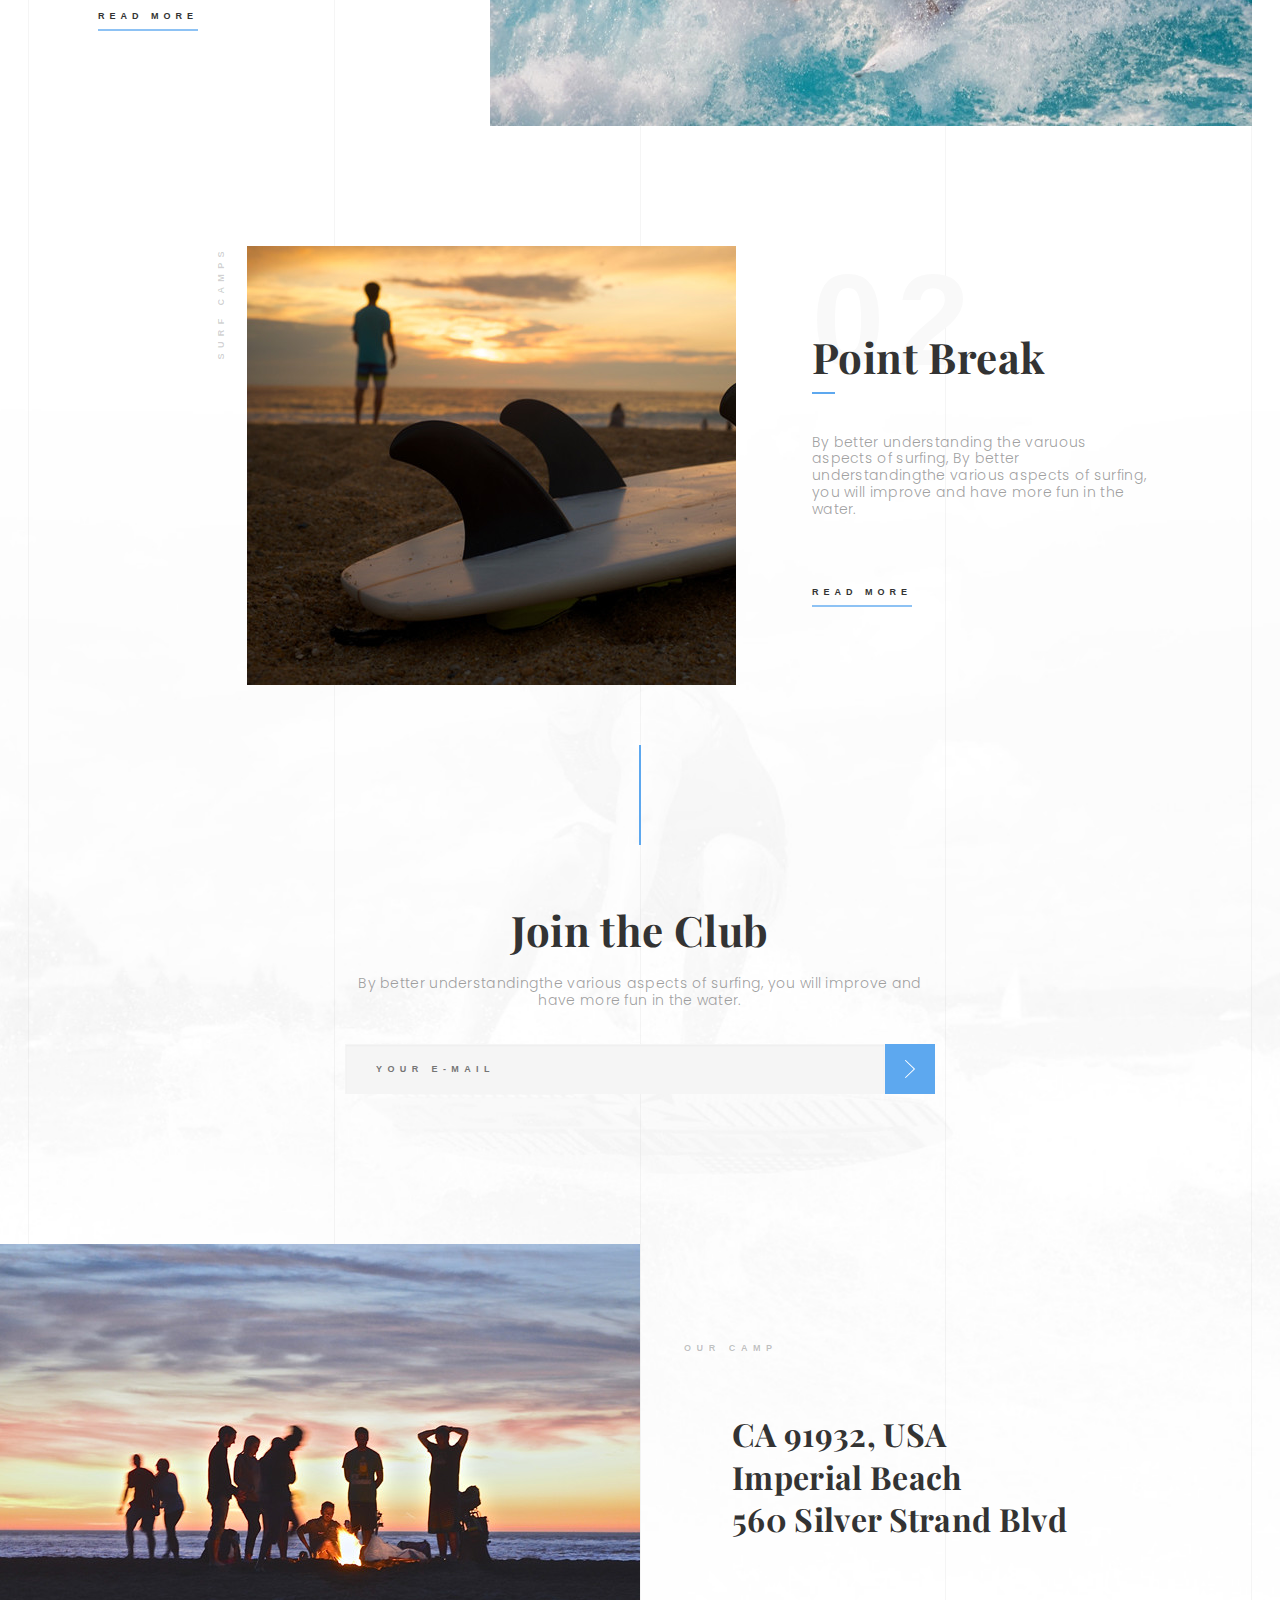
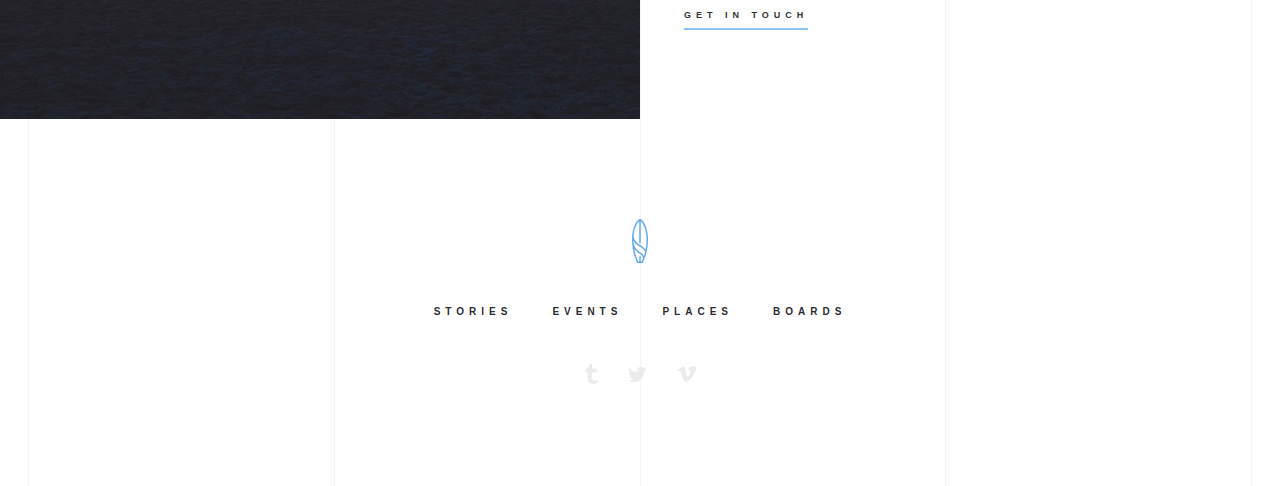
==== commit b44cf807: "htacess" ====
--- a/index.html
+++ b/index.html
@@ -341,5 +341,6 @@
     <script src="./js/headerSLider.js"></script>
     <script src="./js/shopSLider.js"></script>
     <script src="./js/modalVideo.js"></script>
+    
 </body>
 </html>--- a/css/main.css
+++ b/css/main.css
@@ -257,6 +257,7 @@
   min-width: 260px;
   max-width: 680px;
   position: absolute;
+  z-index: 2;
   bottom: 0;
   left: 50%;
   transform: translate(-50%, 20%);
@@ -330,16 +331,17 @@
 .slide-item__text p {
   margin: 0;
 }
-.slide-item__img {
+.slide-item__img img {
   width: 100%;
   height: 372px;
   background-position: center;
-  background-repeat: no-repeat;
-  background-size: cover;
+  object-fit: cover;
   box-shadow: -16px 25px 65px rgba(11, 12, 17, 0.2);
-}
-@media (min-width: 1254px) {
-  .slide-item__img {
+  z-index: -1;
+  position: relative;
+}
+@media (min-width: 1254px) {
+  .slide-item__img img {
     width: 1016px;
     height: 572px;
   }
@@ -385,9 +387,13 @@
 }
 .slide-controls-number__active {
   color: #5da8ef;
+  float: left;
+  margin-right: 5px;
 }
 .slide-controls-number__total {
   color: #262626;
+  float: right;
+  margin-left: 5px;
 }
 .site-descr {
   width: auto;
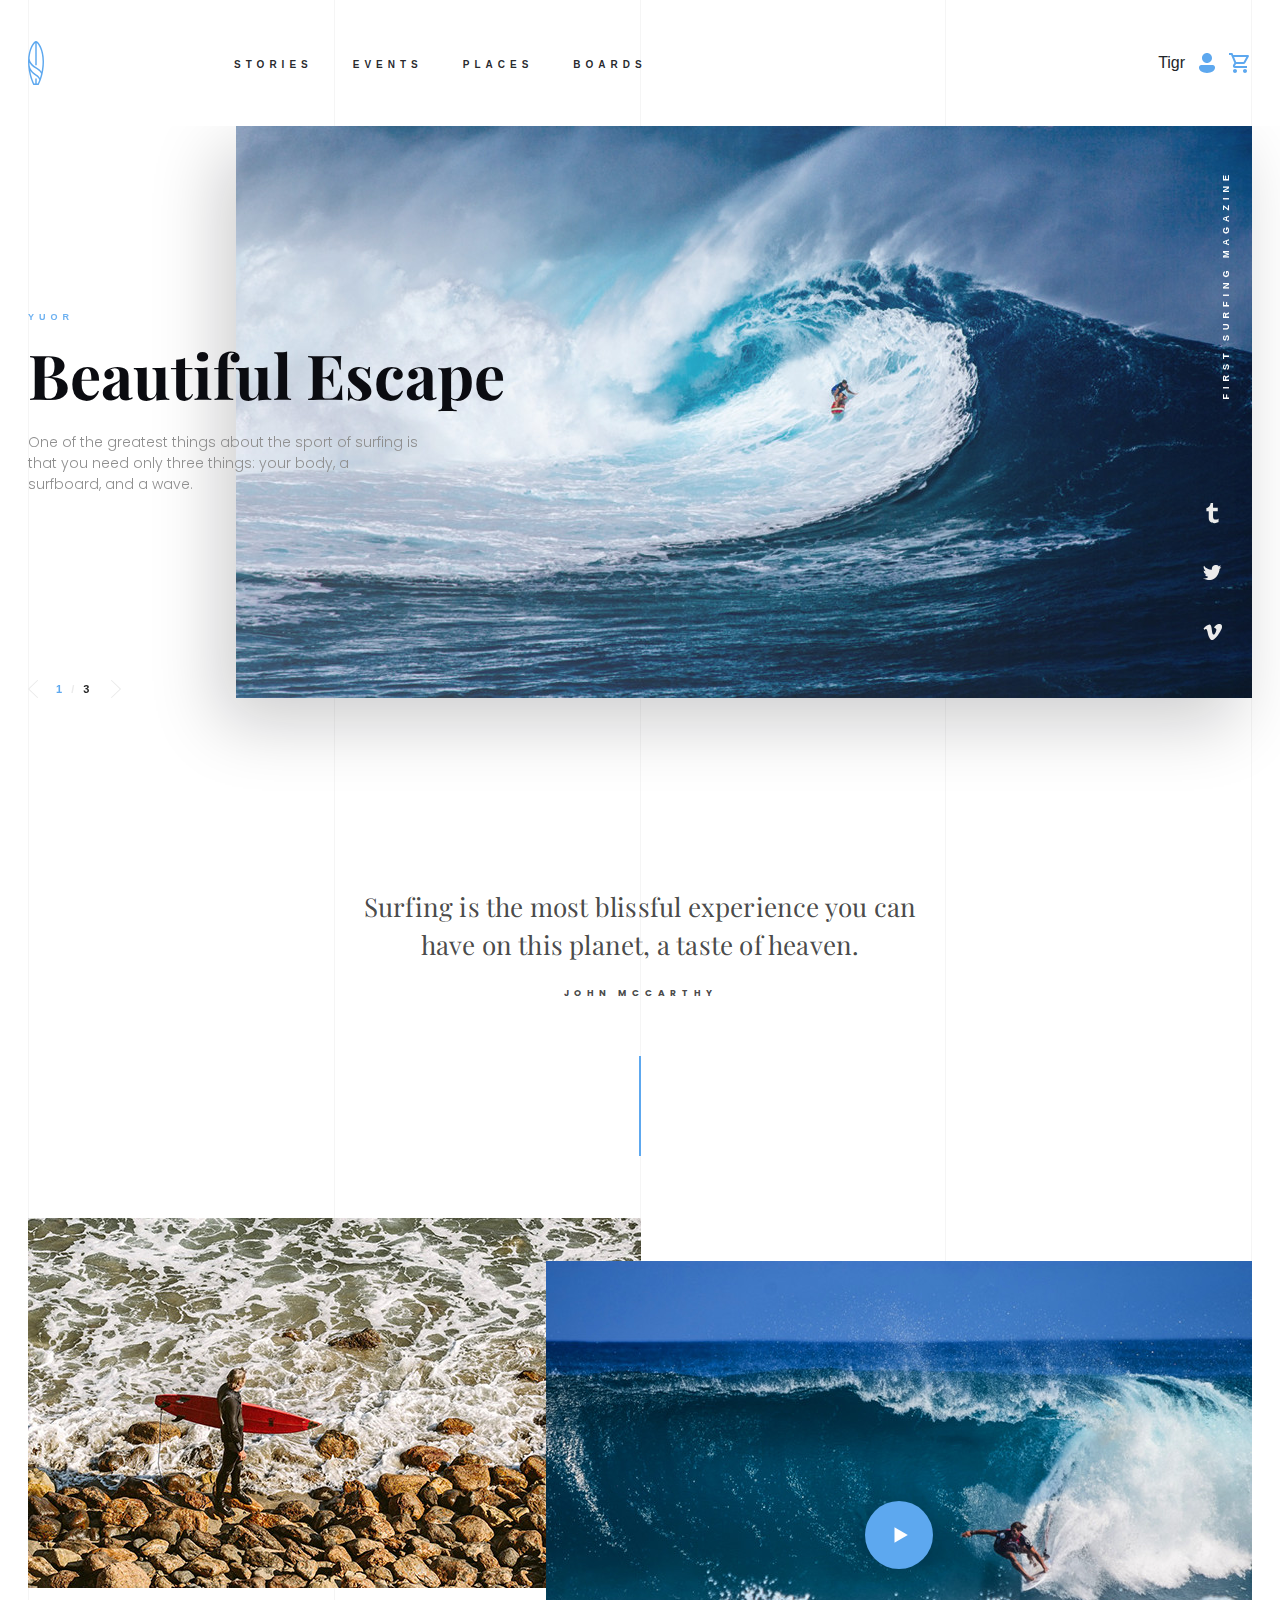
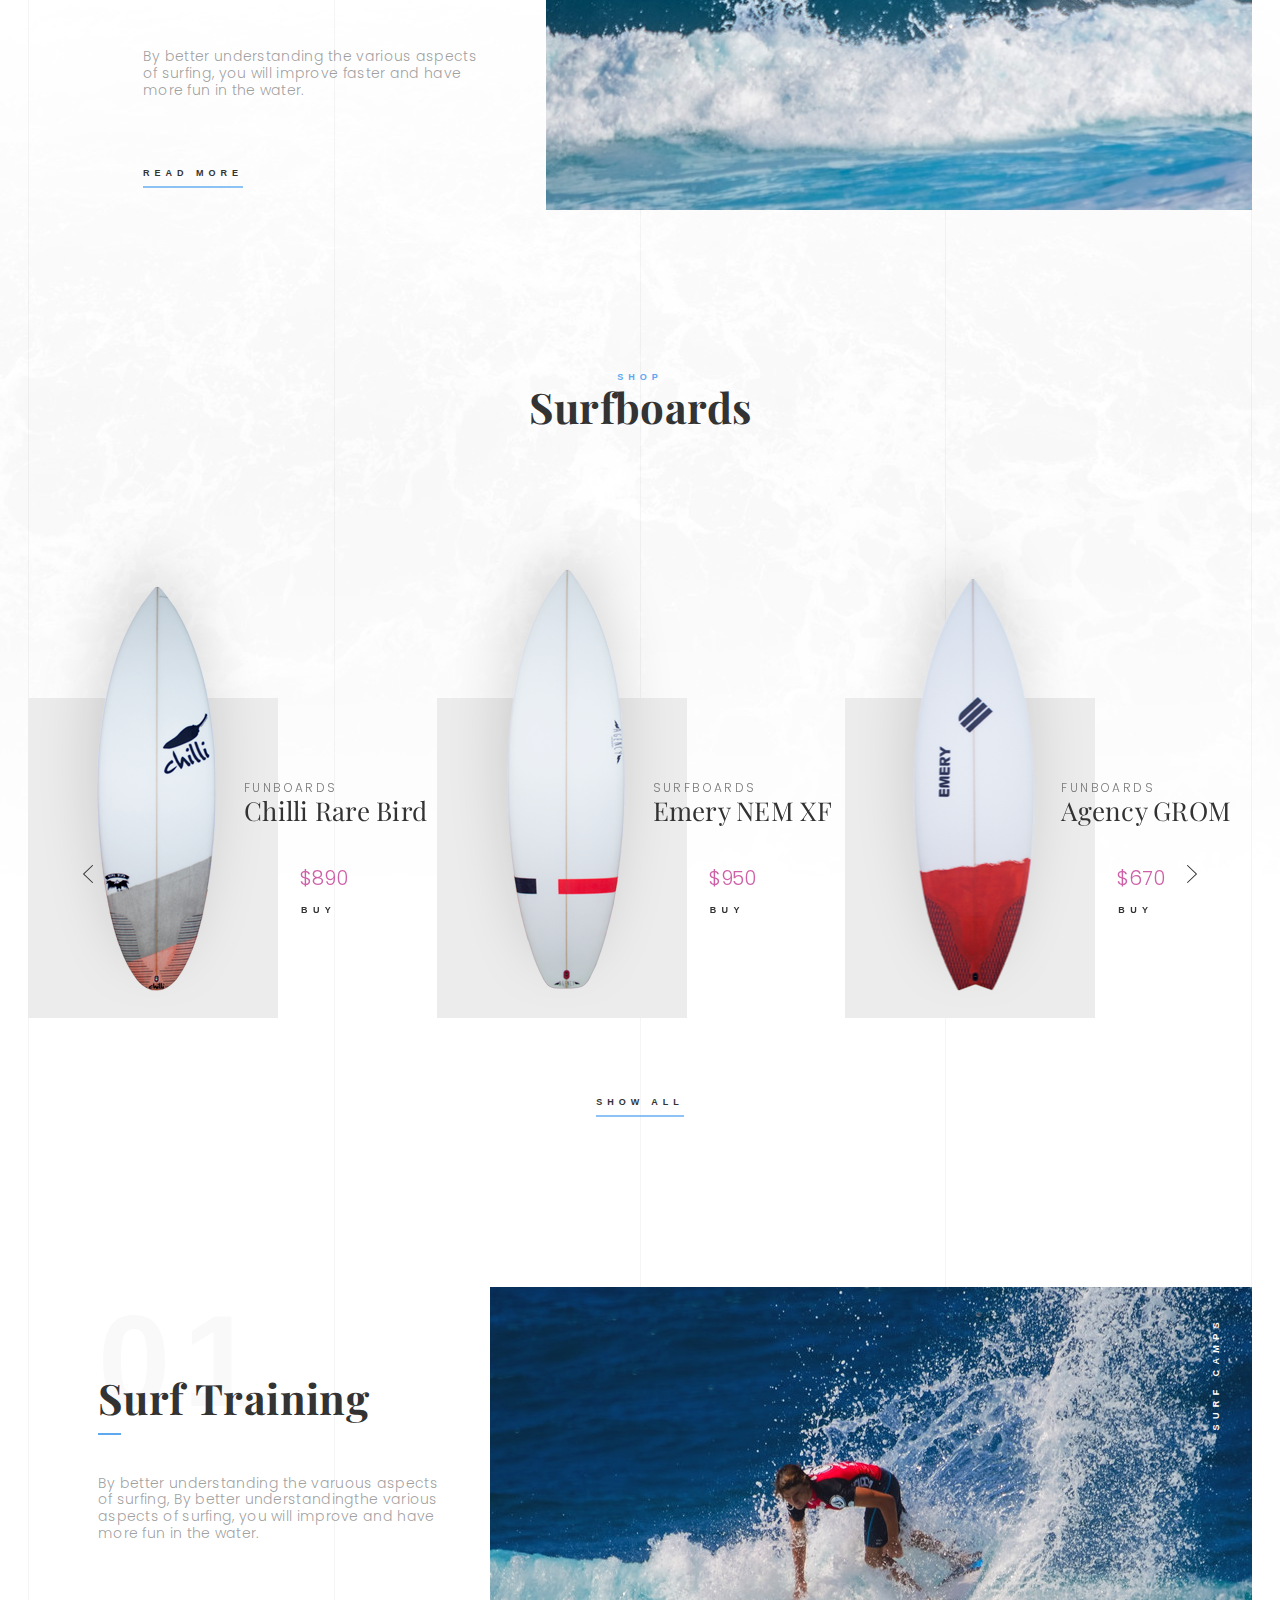
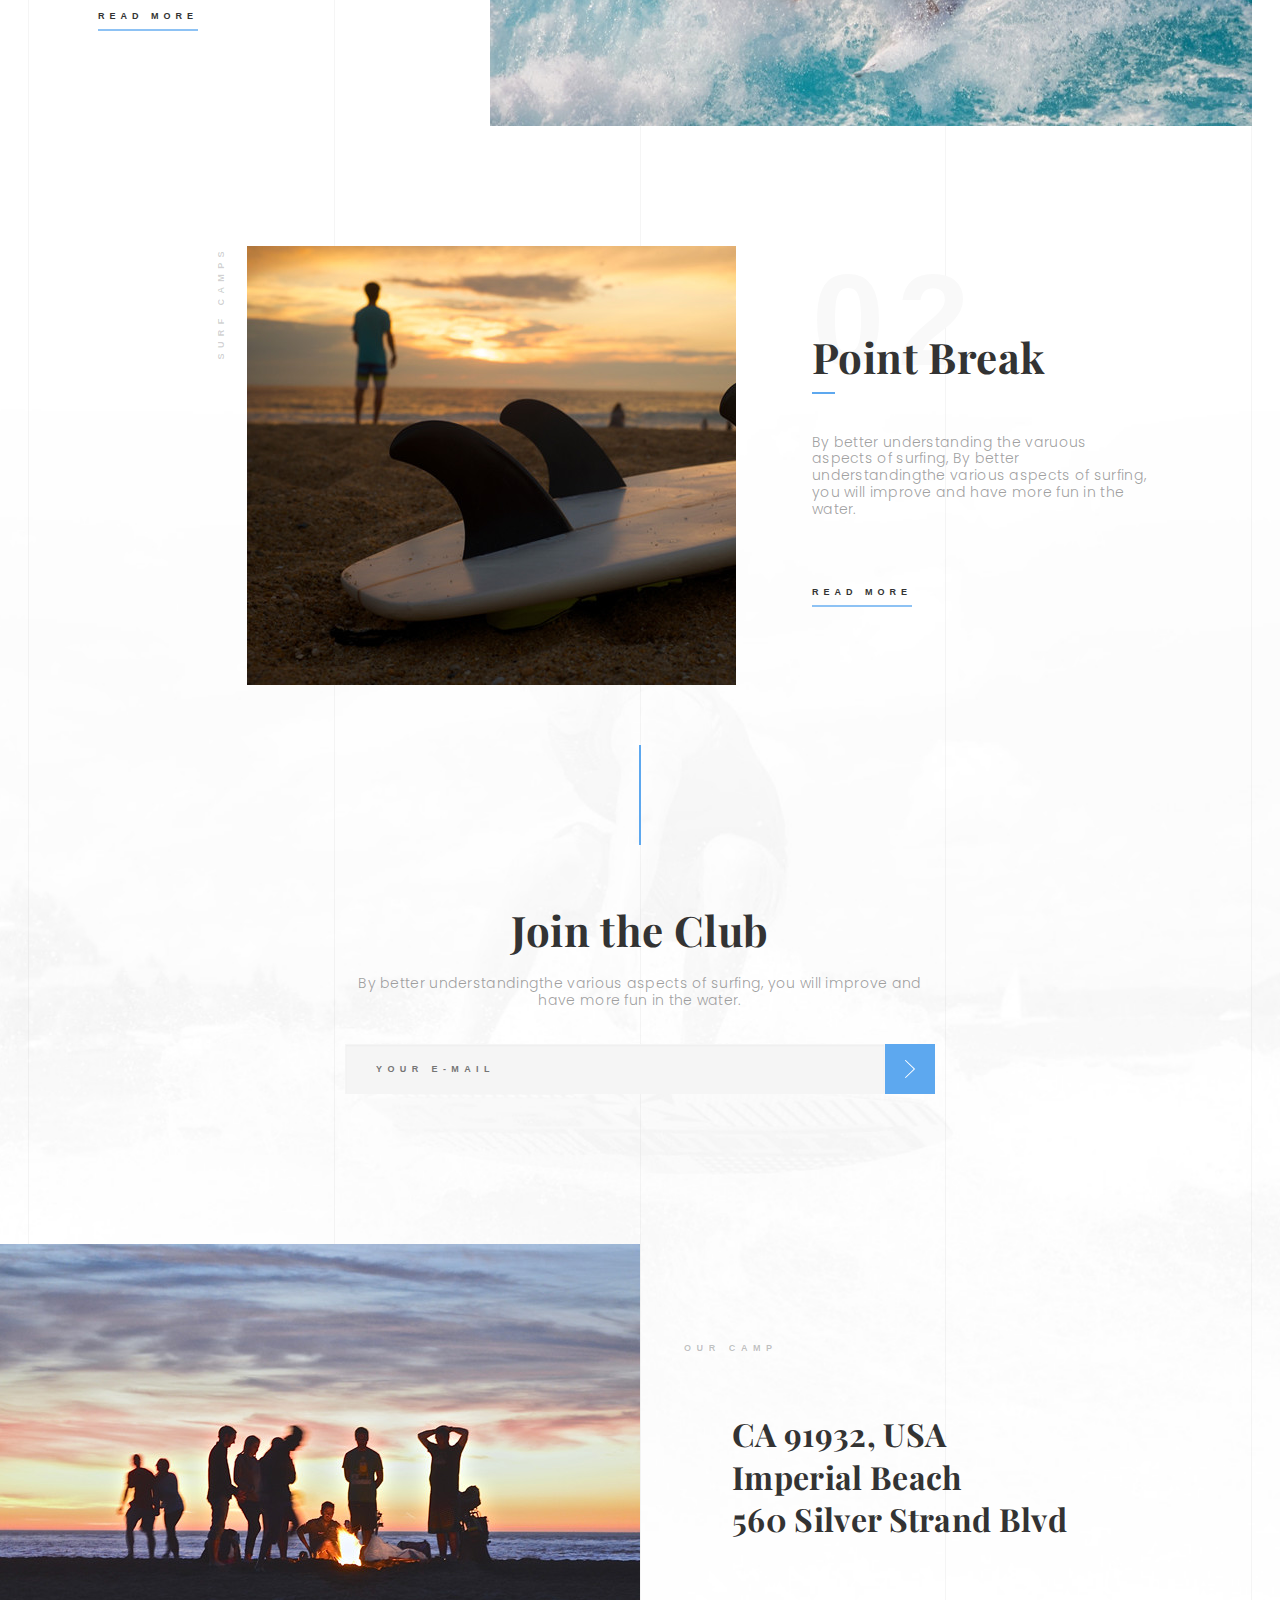
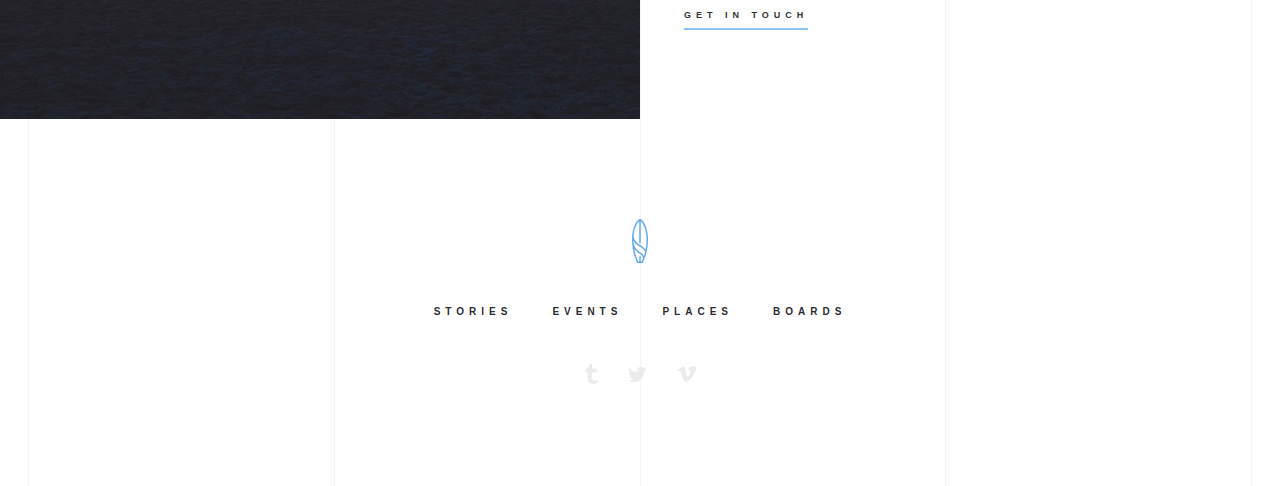
==== commit edc3b18a: "Начало реализации корзины. Добавление комментариев в css для эффективного ориентирования." ====
--- a/index.html
+++ b/index.html
@@ -33,8 +33,81 @@
             <li class="header__list-item"><a class="header__list-link" href="#!">Boards</a></li>
         </ul>
 
+        <div class="nav__account-data">
+            <span class="user-name">Tigr</span>
+
+            <svg class="nav__account" xmlns="http://www.w3.org/2000/svg" x="0px" y="0px"
+            width="24" height="24"
+            viewBox="0 0 172 172"
+            style=" fill:#000000;"><g fill="none" fill-rule="nonzero" stroke="none" stroke-width="1" stroke-linecap="butt" stroke-linejoin="miter" stroke-miterlimit="10" stroke-dasharray="" stroke-dashoffset="0" font-family="none" font-weight="none" font-size="none" text-anchor="none" style="mix-blend-mode: normal"><path d="M0,172v-172h172v172z" fill="none"></path><g fill="#5da8ef"><path d="M86,14.33333c-19.72655,0 -35.83333,16.1068 -35.83333,35.83333c0,19.72653 16.10679,35.83333 35.83333,35.83333c19.72655,0 35.83333,-16.1068 35.83333,-35.83333c0,-19.72653 -16.10679,-35.83333 -35.83333,-35.83333zM44.79167,100.33333c-8.84188,0 -16.125,7.28312 -16.125,16.125v4.2972c0,10.53809 6.68189,19.99054 16.87386,26.49007c10.19197,6.49953 24.13682,10.42106 40.45947,10.42106c16.32265,0 30.2675,-3.92153 40.45947,-10.42106c10.19197,-6.49953 16.87386,-15.95198 16.87386,-26.49007v-4.2972c0,-8.84188 -7.28312,-16.125 -16.125,-16.125z"></path></g></g></svg>
+        
+            <svg class="nav__basket" xmlns="http://www.w3.org/2000/svg" x="0px" y="0px"
+                width="24" height="24"
+                viewBox="0 0 172 172"
+                style=" fill:#000000;"><g fill="none" fill-rule="nonzero" stroke="none" stroke-width="1" stroke-linecap="butt" stroke-linejoin="miter" stroke-miterlimit="10" stroke-dasharray="" stroke-dashoffset="0" font-family="none" font-weight="none" font-size="none" text-anchor="none" style="mix-blend-mode: normal"><path d="M0,172v-172h172v172z" fill="none"></path><g fill="#5da8ef"><path d="M31.63411,14.30534l-24.43945,0.12598l0.06999,14.33333l14.83724,-0.06999l23.61361,56.64746l-8.5804,13.73145c-2.86667,4.58667 -3.01493,10.38036 -0.39193,15.10319c2.623,4.72283 7.59991,7.65657 13.00358,7.65657h86.41992v-14.33333h-86.41992l-0.46191,-0.83985l8.42643,-13.49349h53.52604c5.21017,0 10.005,-2.83296 12.52767,-7.37663l25.8252,-46.47135c1.23983,-2.22167 1.20601,-4.93167 -0.08399,-7.12467c-1.29,-2.18583 -3.64985,-3.52734 -6.18685,-3.52734h-105.69434zM43.58789,43h87.55371l-19.9043,35.83333h-52.71419zM50.16667,129c-7.91608,0 -14.33333,6.41725 -14.33333,14.33333c0,7.91608 6.41725,14.33333 14.33333,14.33333c7.91608,0 14.33333,-6.41725 14.33333,-14.33333c0,-7.91608 -6.41725,-14.33333 -14.33333,-14.33333zM121.83333,129c-7.91608,0 -14.33333,6.41725 -14.33333,14.33333c0,7.91608 6.41725,14.33333 14.33333,14.33333c7.91608,0 14.33333,-6.41725 14.33333,-14.33333c0,-7.91608 -6.41725,-14.33333 -14.33333,-14.33333z"></path></g></g></svg>
+        </div>
+
     </div>
     <!-- / navigation -->
+
+    <!-- modal -->
+    <div class="modal-wrapper" data-modalClose>
+        <div class="modal">
+            <div class="modal--close" data-modalClose>
+                <span data-modalCloses></span>
+            </div>
+            <ul class="modal-body-list">
+                <li class="modal-body-list__item">
+                    
+                    <span class="modal-list__item-descr">
+                        <span class="board__cat">Funboards</span>
+                        <div class="board-buy__price">890$</div>
+                        <span class="board__title">Chilli Rare Bird</span>
+                    </span>
+                    
+                    <span class="modal-item-couner">
+                        <button class="modal-counet__plus">+</button>
+                        <span class="modal-counet__number">1</span>
+                        <button class="modal-counet__minus">-</button>
+                    </span>
+
+                </li>
+
+                <li class="modal-body-list__item">
+                    
+                    <span class="modal-list__item-descr">
+                        <span class="board__cat">Funboards</span>
+                        <div class="board-buy__price">890$</div>
+                        <span class="board__title">Chilli Rare Bird</span>
+                    </span>
+                    
+                    <span class="modal-item-couner">
+                        <button class="modal-counet__plus">+</button>
+                        <span class="modal-counet__number">1</span>
+                        <button class="modal-counet__minus">-</button>
+                    </span>
+
+                </li>
+
+                <li class="modal-body-list__item">
+                    
+                    <span class="modal-list__item-descr">
+                        <span class="board__cat">Funboards</span>
+                        <div class="board-buy__price">890$</div>
+                        <span class="board__title">Chilli Rare Bird</span>
+                    </span>
+                    
+                    <span class="modal-item-couner">
+                        <button class="modal-counet__plus">+</button>
+                        <span class="modal-counet__number">1</span>
+                        <button class="modal-counet__minus">-</button>
+                    </span>
+
+                </li>
+            </ul>
+        </div>
+    </div>
+    <!-- / modal -->
 
     <!-- slider -->
     <div class="slide-wrapper">
@@ -341,6 +414,8 @@
     <script src="./js/headerSLider.js"></script>
     <script src="./js/shopSLider.js"></script>
     <script src="./js/modalVideo.js"></script>
-    
+    <!-- <script src="./js/projectDefense.js"></script> -->
+    <script src="./js/basketModal.js"></script>
+
 </body>
 </html>--- a/css/main.css
+++ b/css/main.css
@@ -1,3 +1,4 @@
+/* - base - */
 body {
   background: url(../img/bg/bg-lines.png);
   background-repeat: repeat-y;
@@ -147,6 +148,133 @@
   margin-top: 10px;
   margin-left: auto;
 }
+/* - base - */
+/* - modal - */
+.modal-wrapper {
+  position: absolute;
+  left: 0;
+  top: 0;
+  width: 100%;
+  height: 100%;
+  background-color: rgba(218, 210, 210, 0.568);
+  display: none;
+  justify-content: center;
+  align-items: center;
+  z-index: 50;
+}
+.modal {
+  max-width: 700px;
+  width: 100%;
+  padding: 15px;
+  padding-bottom: 30px;
+  border-radius: 7px;
+  background-color: #fff;
+}
+.modal--close {
+  cursor: pointer;
+  width: 20px;
+  height: 20px;
+  position: relative;
+  margin-left: auto;
+  margin-bottom: 20px;
+}
+.modal--close span {
+  position: relative;
+  display: block;
+  height: 100%;
+  width: 100%;
+  overflow: hidden;
+}
+.modal--close span:before {
+  transform: rotate(-45deg);
+}
+.modal--close span:after {
+  transform: rotate(45deg);
+}
+.modal--close span:before,
+.modal--close span:after {
+  content: '';
+  position: absolute;
+  top: 50%;
+  background-color: rgba(29, 25, 25, 0.986);
+  width: 100%;
+  height: 2px;
+  border-radius: 5px;
+}
+.modal-body-list {
+  padding: 0 30px;
+}
+.modal-body-list__item {
+  position: relative;
+  list-style: none;
+  display: flex;
+  align-items: flex-end;
+  justify-content: space-between;
+  margin-bottom: 60px;
+}
+.modal-body-list__item:last-child {
+  margin-bottom: 0;
+}
+.modal-body-list__item::after {
+  content: '';
+  position: absolute;
+  width: 75%;
+  height: 0.6px;
+  background-color: #b1d2f4;
+  bottom: -16px;
+  left: 50%;
+  transform: translateX(-50%);
+}
+.modal-body-list__item .board__cat {
+  display: block;
+  margin-top: 4px;
+  float: left;
+}
+.modal-body-list__item .board__title {
+  display: block;
+}
+.modal-body-list__item .board-buy__price {
+  display: inline;
+  margin: 0;
+  font-size: 17px;
+  margin-left: 10px;
+}
+.modal-counet__plus,
+.modal-counet__minus {
+  display: inline-flex;
+  border: 3px solid #5da8ef;
+  border-radius: 20px;
+  color: #5da8ef;
+  padding: 0 0 3px 0;
+  margin: 0;
+  align-items: center;
+  justify-content: center;
+  height: 25px;
+  width: 25px;
+  cursor: pointer;
+  background-color: #fff;
+  outline: 0;
+  transition: 0.5s ease;
+}
+.modal-counet__plus:hover,
+.modal-counet__minus:hover {
+  background-color: rgba(233, 233, 233, 0.733);
+}
+.modal-counet__plus:active,
+.modal-counet__minus:active {
+  background-color: rgba(255, 255, 255, 0.904);
+  outline: none;
+}
+.modal-counet__plus {
+  float: left;
+  margin-right: 10px;
+}
+.modal-counet__minus {
+  float: right;
+  margin-left: 10px;
+}
+/* - modal - */
+/* - header - */
 .navigation-wrapper {
   display: flex;
   flex-direction: column;
@@ -154,7 +282,6 @@
 }
 @media (min-width: 1254px) {
   .navigation-wrapper {
-    justify-content: flex-start;
     flex-direction: row;
     padding: 41px 0;
   }
@@ -224,6 +351,24 @@
 .header__list-link:hover {
   text-decoration: none;
 }
+.nav__account-data {
+  margin-top: 20px;
+}
+@media (min-width: 1254px) {
+  .nav__account-data {
+    margin-left: auto;
+    margin-top: 0;
+  }
+}
+.nav__basket {
+  cursor: pointer;
+}
+.nav__account {
+  margin-left: 5px;
+  margin-right: 5px;
+  cursor: pointer;
+}
+/* - header - */
 @font-face {
   font-family: 'League-Spartan';
   src: url('League-Spartan-Bold.ttf.woff') format('woff'), url('League-Spartan-Bold.ttf.svg#League-Spartan-Bold') format('svg'), url('League-Spartan-Bold.ttf.eot'), url('League-Spartan-Bold.ttf.eot?#iefix') format('embedded-opentype');
@@ -231,6 +376,7 @@
   font-style: normal;
   font-display: swap;
 }
+/* - header slider - */
 .slide-wrapper {
   position: relative;
   width: 100%;
@@ -395,6 +541,8 @@
   float: right;
   margin-left: 5px;
 }
+/* - header slider - */
+/* - site descr - */
 .site-descr {
   width: auto;
   display: block;
@@ -439,6 +587,8 @@
     color: rgba(11, 12, 17, 0.2);
   }
 }
+/* - site descr - */
+/* - social - */
 .header-social-wrapper {
   margin-bottom: 25px;
   margin-top: 25px;
@@ -481,6 +631,8 @@
     margin-bottom: 0;
   }
 }
+/* - social - */
+/* - quote - */
 .quote {
   padding-top: 47.5px;
   padding-bottom: 55px;
@@ -543,6 +695,8 @@
   text-transform: uppercase;
   letter-spacing: 5px;
 }
+/* - quote - */
+/* - club description - */
 .club-description {
   padding-top: 55px;
   padding-bottom: 47.5px;
@@ -640,6 +794,8 @@
     margin-left: 115px;
   }
 }
+/* - club description - */
+/* - shop - */
 .shop {
   padding-top: 47.5px;
   padding-bottom: 55px;
@@ -828,7 +984,7 @@
 .board-buy__price {
   color: #ce60a8;
   font-family: 'Poppins', sans-serif;
-  font-size: 20x;
+  font-size: 20px;
   font-weight: 300;
   letter-spacing: -0.1px;
   margin-bottom: 3px;
@@ -842,11 +998,15 @@
   text-transform: uppercase;
   letter-spacing: 5.4px;
   margin-left: 2px;
+  cursor: pointer;
+  display: inline-block;
 }
 .shop-link-wrapper {
   display: flex;
   justify-content: center;
 }
+/* - shop - */
+/* - article - */
 .article {
   display: flex;
   flex-direction: column-reverse;
@@ -1034,6 +1194,8 @@
     color: rgba(11, 12, 17, 0.2);
   }
 }
+/* - article - */
+/* - subscribe - */
 .subscribe-wrapper {
   position: relative;
 }
@@ -1131,6 +1293,8 @@
   background-color: #2f8fea;
   outline: none;
 }
+/* - subscribe - */
+/* - camp - */
 .camp {
   min-height: 237.5px;
   position: relative;
@@ -1221,6 +1385,8 @@
     padding-left: 48px;
   }
 }
+/* - camp - */
+/* - footer - */
 .footer {
   padding: 50px 0;
 }
@@ -1245,3 +1411,4 @@
     margin-bottom: 40px;
   }
 }
+/* - footer - */
